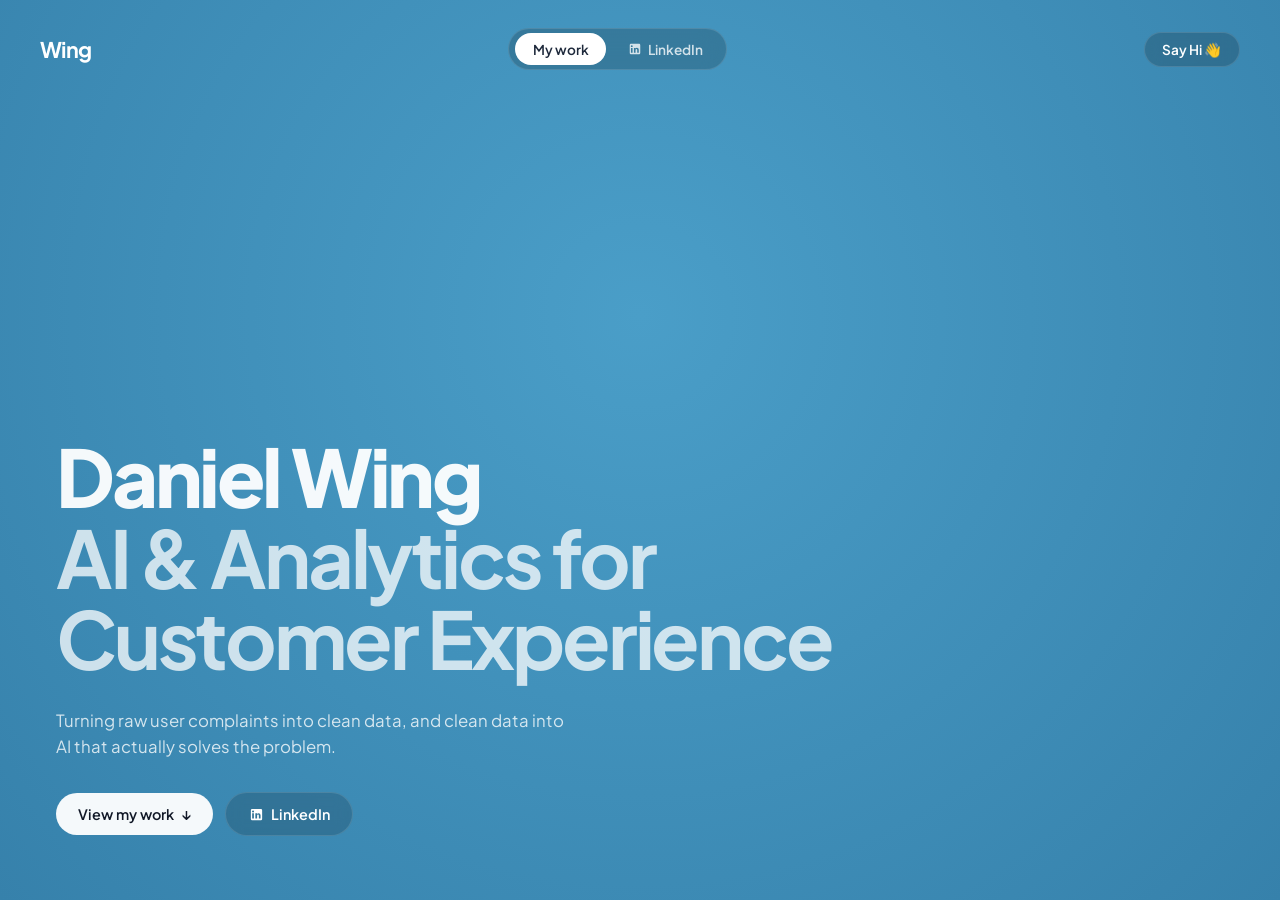
==== index.html @ 930ac22b "Add social/icon metadata and fix mobile hero layout - Mobile: .subject-wrapper reserved a fixed 380p" ====
<!-- Version: V1.1 -->
<!DOCTYPE html>
<html lang="en">
<head>
  <meta charset="UTF-8" />
  <meta name="viewport" content="width=device-width, initial-scale=1.0" />
  <title>Wing — wing.cx</title>
  <meta name="description" content="Daniel Wing turns raw user complaints into clean data, and clean data into AI that actually solves the problem. AI & analytics for customer experience." />
  <link rel="canonical" href="https://wing.cx/" />
  <meta name="theme-color" content="#3681ab" />

  <link rel="icon" href="/favicon.svg" type="image/svg+xml" />
  <link rel="icon" href="/favicon-32.png" sizes="32x32" type="image/png" />
  <link rel="apple-touch-icon" href="/apple-touch-icon.png" />

  <meta property="og:type" content="website" />
  <meta property="og:site_name" content="wing.cx" />
  <meta property="og:url" content="https://wing.cx/" />
  <meta property="og:title" content="Daniel Wing — AI & Analytics for Customer Experience" />
  <meta property="og:description" content="Daniel Wing turns raw user complaints into clean data, and clean data into AI that actually solves the problem. AI & analytics for customer experience." />
  <meta property="og:image" content="https://wing.cx/og-image.jpg" />
  <meta property="og:image:type" content="image/jpeg" />
  <meta property="og:image:width" content="1200" />
  <meta property="og:image:height" content="630" />
  <meta property="og:image:alt" content="Daniel Wing — AI & Analytics for Customer Experience" />

  <meta name="twitter:card" content="summary_large_image" />
  <meta name="twitter:title" content="Daniel Wing — AI & Analytics for Customer Experience" />
  <meta name="twitter:description" content="Daniel Wing turns raw user complaints into clean data, and clean data into AI that actually solves the problem. AI & analytics for customer experience." />
  <meta name="twitter:image" content="https://wing.cx/og-image.jpg" />
  
  <link rel="preconnect" href="https://fonts.googleapis.com">
  <link rel="preconnect" href="https://fonts.gstatic.com" crossorigin>
  <link href="https://fonts.googleapis.com/css2?family=Plus+Jakarta+Sans:wght@400;500;600;700;800;900&display=swap" rel="stylesheet">

  <style>
    :root {
      --bg-top: #4a9ec8;
      --bg-bottom: #3681ab;
      --text-main: #ffffff;
      --text-muted: rgba(255, 255, 255, 0.78);
      --giant-title: rgba(255, 255, 255, 0.95);
      --giant-subtitle: rgba(255, 255, 255, 0.75);
      --pill-bg: rgba(0, 0, 0, 0.18);
      --pill-border: rgba(255, 255, 255, 0.12);
    }

    * {
      box-sizing: border-box;
      margin: 0;
      padding: 0;
    }

    body {
      background: radial-gradient(circle at 50% 35%, var(--bg-top) 0%, var(--bg-bottom) 100%);
      color: var(--text-main);
      font-family: 'Plus Jakarta Sans', -apple-system, BlinkMacSystemFont, sans-serif;
      min-height: 100vh;
      overflow-x: hidden;
      display: flex;
      flex-direction: column;
      justify-content: space-between;
      position: relative;
      -webkit-font-smoothing: antialiased;
    }

    /* Top Floating Capsule Nav */
    header {
      position: relative;
      z-index: 20;
      width: 100%;
      padding: 1.75rem 2.5rem;
      display: flex;
      justify-content: space-between;
      align-items: center;
    }

    .brand {
      font-weight: 700;
      font-size: 1.35rem;
      color: var(--text-main);
      text-decoration: none;
      letter-spacing: -0.03em;
    }

    /* Center Pill Bar */
    .nav-pill-center {
      display: flex; 
      background: var(--pill-bg);
      backdrop-filter: blur(12px);
      -webkit-backdrop-filter: blur(12px);
      border: 1px solid var(--pill-border);
      border-radius: 9999px;
      padding: 4px 6px;
      align-items: center;
      gap: 4px;
    }

    .nav-pill-wip {
      position: relative;
      background: #ffffff;
      color: #1e293b;
      font-size: 0.85rem;
      font-weight: 600;
      padding: 0.45rem 1.1rem;
      border-radius: 9999px;
      cursor: not-allowed;
      user-select: none;
      display: inline-flex;
      align-items: center;
      justify-content: center;
      overflow: hidden;
      min-width: 90px;
      height: 32px;
    }

    .nav-pill-wip .nav-wip-default {
      transition: opacity 0.2s ease, transform 0.2s ease;
    }

    .nav-pill-wip .nav-wip-hover {
      position: absolute;
      opacity: 0;
      transform: translateY(4px);
      transition: opacity 0.2s ease, transform 0.2s ease;
      color: #64748b;
      font-size: 0.78rem;
    }

    .nav-pill-wip:hover .nav-wip-default {
      opacity: 0;
      transform: translateY(-4px);
    }

    .nav-pill-wip:hover .nav-wip-hover {
      opacity: 1;
      transform: translateY(0);
    }

    .nav-item {
      color: var(--text-muted);
      text-decoration: none;
      font-size: 0.85rem;
      font-weight: 600;
      padding: 0.45rem 1.1rem;
      border-radius: 9999px;
      transition: all 0.2s ease;
      display: inline-flex;
      align-items: center;
      gap: 0.35rem;
    }

    .nav-item:hover {
      color: #ffffff;
    }

    .nav-item svg {
      width: 14px;
      height: 14px;
      fill: currentColor;
    }

    .nav-actions {
      display: flex;
      align-items: center;
      gap: 0.75rem;
    }

    .btn-sayhi {
      background: var(--pill-bg);
      border: 1px solid var(--pill-border);
      color: var(--text-main);
      padding: 0.5rem 1.1rem;
      border-radius: 9999px;
      font-size: 0.85rem;
      font-weight: 600;
      text-decoration: none;
      backdrop-filter: blur(8px);
      transition: all 0.2s ease;
    }

    .btn-sayhi:hover {
      background: rgba(255, 255, 255, 0.12);
    }

    /* Hero Section */
    .hero-container {
      position: relative;
      flex-grow: 1;
      display: flex;
      flex-direction: column;
      justify-content: flex-end;
      padding: 0 3.5rem 4rem 3.5rem;
      max-width: 1440px;
      margin: 0 auto;
      width: 100%;
      min-height: 82vh;
    }

    /* Centered Subject / Character Container */
    .subject-wrapper {
      position: absolute;
      top: 48%;
      left: 50%;
      transform: translate(-50%, -50%);
      height: 85%;
      max-height: 720px;
      display: flex;
      align-items: flex-end;
      justify-content: center;
      z-index: 5;
      pointer-events: none;
    }

    .subject-img {
      max-height: 100%;
      width: auto;
      object-fit: contain;
      filter: drop-shadow(0 20px 30px rgba(0, 0, 0, 0.25));
    }

    /* Massive Typographic Backdrop */
    .hero-content {
      position: relative;
      z-index: 3;
      max-width: 1100px;
    }

    .giant-heading {
      font-size: clamp(2.8rem, 6.2vw, 5.4rem);
      font-weight: 800;
      line-height: 1.02;
      letter-spacing: -0.04em;
      color: var(--giant-title);
      margin-bottom: 1.8rem;
    }

    .giant-heading span.line-1 {
      display: block;
    }

    .giant-heading span.subtitle-line {
      display: block;
      color: var(--giant-subtitle);
      font-weight: 700;
    }

    .hero-bio {
      font-size: 1.05rem;
      line-height: 1.55;
      color: var(--text-muted);
      max-width: 520px;
      font-weight: 400;
      margin-bottom: 2rem;
    }

    /* Bottom Pill Buttons */
    .hero-actions {
      display: flex;
      align-items: center;
      gap: 0.75rem;
    }

    /* Disabled "Coming Soon" Pill */
    .btn-disabled-wip {
      position: relative;
      background: rgba(255, 255, 255, 0.95);
      color: #111827;
      padding: 0.75rem 1.4rem;
      border-radius: 9999px;
      font-weight: 600;
      font-size: 0.9rem;
      cursor: not-allowed;
      user-select: none;
      display: inline-flex;
      align-items: center;
      justify-content: center;
      overflow: hidden;
    }

    .btn-disabled-wip .text-default {
      transition: opacity 0.2s ease, transform 0.2s ease;
      display: inline-flex;
      align-items: center;
      gap: 0.4rem;
    }

    .btn-disabled-wip .text-hover {
      position: absolute;
      opacity: 0;
      transform: translateY(6px);
      transition: opacity 0.2s ease, transform 0.2s ease;
      color: #6b7280;
      font-size: 0.85rem;
      letter-spacing: 0.02em;
    }

    .btn-disabled-wip:hover .text-default {
      opacity: 0;
      transform: translateY(-6px);
    }

    .btn-disabled-wip:hover .text-hover {
      opacity: 1;
      transform: translateY(0);
    }

    .btn-secondary {
      background: rgba(0, 0, 0, 0.16);
      border: 1px solid var(--pill-border);
      color: #ffffff;
      padding: 0.75rem 1.4rem;
      border-radius: 9999px;
      font-weight: 600;
      font-size: 0.9rem;
      text-decoration: none;
      backdrop-filter: blur(8px);
      transition: all 0.2s ease;
      display: inline-flex;
      align-items: center;
      gap: 0.45rem;
    }

    .btn-secondary:hover {
      background: rgba(0, 0, 0, 0.26);
      border-color: rgba(255, 255, 255, 0.25);
    }

    .btn-secondary svg {
      width: 15px;
      height: 15px;
      fill: currentColor;
    }

    @media (max-width: 900px) {
      header {
        padding: 1.25rem 1.5rem;
      }
      .nav-pill-center {
        display: none;
      }
      .hero-container {
        padding: 0 1.5rem 3rem 1.5rem;
      }
      /* Size the portrait slot to its content so the empty
         placeholder doesn't reserve blank space and push the
         hero copy and CTAs below the fold. */
      .subject-wrapper {
        position: relative;
        top: auto;
        left: auto;
        transform: none;
        height: auto;
        max-height: none;
      }
      .subject-img {
        max-height: 380px;
        margin-bottom: 1.5rem;
      }
    }
  </style>
</head>
<body>

  <!-- Top Navigation -->
  <header>
    <a href="#" class="brand">Wing</a>

    <!-- Center Navigation Capsule -->
    <nav class="nav-pill-center">
      <div class="nav-pill-wip" aria-disabled="true">
        <span class="nav-wip-default">My work</span>
        <span class="nav-wip-hover">WIP</span>
      </div>
      <a href="https://www.linkedin.com/in/daniel-wing" target="_blank" rel="noopener noreferrer" class="nav-item">
        <svg viewBox="0 0 24 24">
          <path d="M19 3a2 2 0 0 1 2 2v14a2 2 0 0 1-2 2H5a2 2 0 0 1-2-2V5a2 2 0 0 1 2-2h14m-.5 15.5v-5.3a3.26 3.26 0 0 0-3.26-3.26c-.85 0-1.84.52-2.28 1.3v-1.11h-2.79v8.37h2.79v-4.93c0-.77.62-1.4 1.39-1.4a1.4 1.4 0 0 1 1.4 1.4v4.93h2.75M6.46 8.76a1.65 1.65 0 1 0 0-3.3 1.65 1.65 0 0 0 0 3.3m1.39 9.74v-8.37H5.07v8.37h2.78z"/>
        </svg>
        LinkedIn
      </a>
    </nav>

    <div class="nav-actions">
      <a href="mailto:wing@wing.cx" class="btn-sayhi">Say Hi 👋</a>
    </div>
  </header>

  <!-- Hero Stage -->
  <main class="hero-container">

    <!-- Center Subject Slot -->
    <div class="subject-wrapper">
      <!-- <img src="wing-cutout.png" alt="Daniel Wing" class="subject-img" /> -->
    </div>

    <!-- Massive Text Layout -->
    <div class="hero-content">
      <h1 class="giant-heading">
        <span class="line-1">Daniel Wing</span>
        <span class="subtitle-line">AI & Analytics for</span>
        <span class="subtitle-line">Customer Experience</span>
      </h1>

      <p class="hero-bio">
        Turning raw user complaints into clean data, and clean data into AI that actually solves the problem.
      </p>

      <div class="hero-actions">
        <div class="btn-disabled-wip" aria-disabled="true">
          <span class="text-default">View my work <span>↓</span></span>
          <span class="text-hover">Coming Soon (WIP)</span>
        </div>
        <a href="https://www.linkedin.com/in/daniel-wing" target="_blank" rel="noopener noreferrer" class="btn-secondary">
          <svg viewBox="0 0 24 24">
            <path d="M19 3a2 2 0 0 1 2 2v14a2 2 0 0 1-2 2H5a2 2 0 0 1-2-2V5a2 2 0 0 1 2-2h14m-.5 15.5v-5.3a3.26 3.26 0 0 0-3.26-3.26c-.85 0-1.84.52-2.28 1.3v-1.11h-2.79v8.37h2.79v-4.93c0-.77.62-1.4 1.39-1.4a1.4 1.4 0 0 1 1.4 1.4v4.93h2.75M6.46 8.76a1.65 1.65 0 1 0 0-3.3 1.65 1.65 0 0 0 0 3.3m1.39 9.74v-8.37H5.07v8.37h2.78z"/>
          </svg>
          LinkedIn
        </a>
      </div>
    </div>
  </main>

</body>
</html>
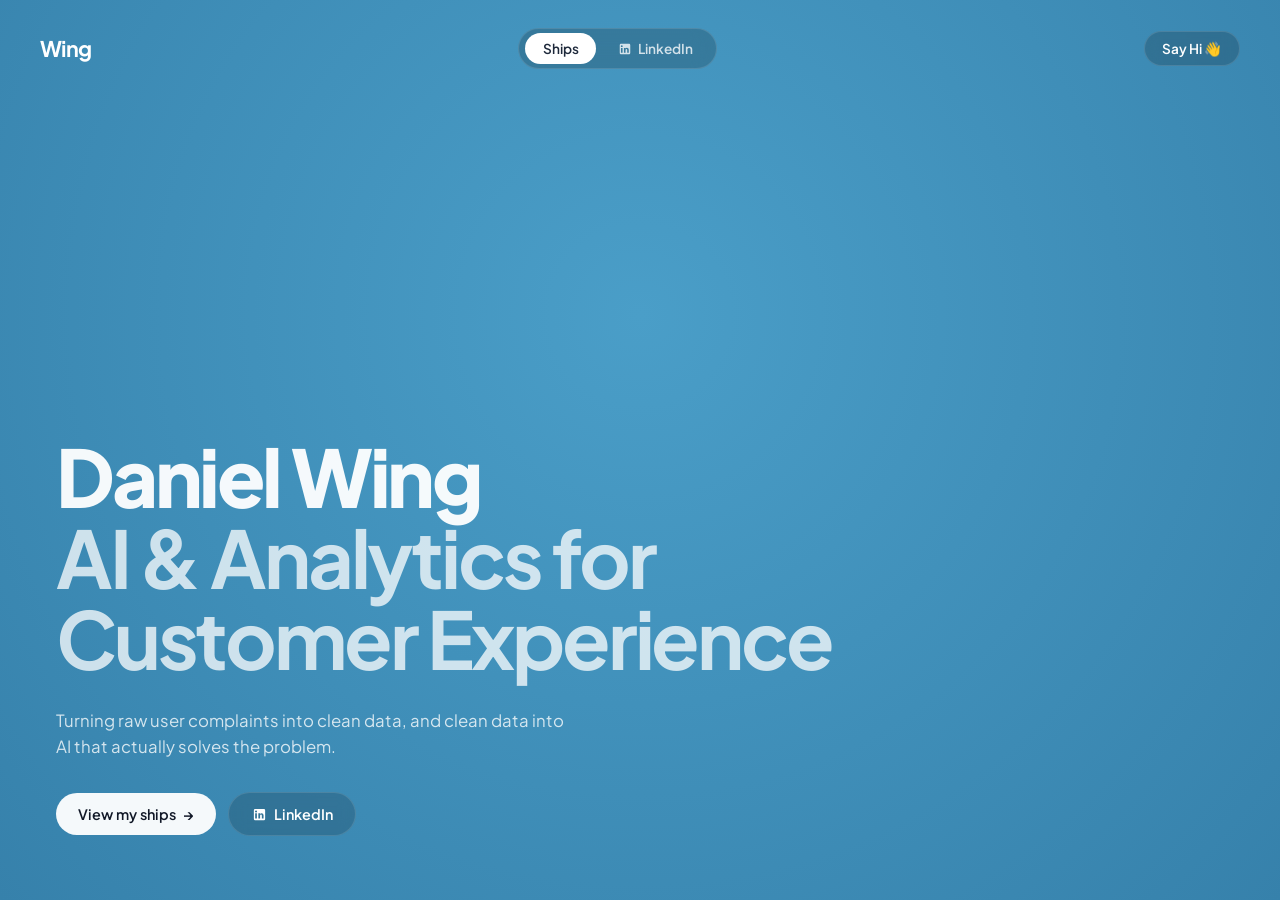
==== commit 35bdbf2f: "Add /ships and Transcribe, the first one Introduces /ships as the shelf for shipped projects, and Tr" ====
--- a/index.html
+++ b/index.html
@@ -1,4 +1,4 @@
-<!-- Version: V1.1 -->
+<!-- Version: V1.2 -->
 <!DOCTYPE html>
 <html lang="en">
 <head>
@@ -96,45 +96,23 @@
       gap: 4px;
     }
 
-    .nav-pill-wip {
-      position: relative;
+    /* Ships — the one solid pill in the nav capsule. */
+    .nav-ships {
       background: #ffffff;
       color: #1e293b;
       font-size: 0.85rem;
       font-weight: 600;
       padding: 0.45rem 1.1rem;
       border-radius: 9999px;
-      cursor: not-allowed;
-      user-select: none;
+      text-decoration: none;
       display: inline-flex;
       align-items: center;
       justify-content: center;
-      overflow: hidden;
-      min-width: 90px;
-      height: 32px;
-    }
-
-    .nav-pill-wip .nav-wip-default {
-      transition: opacity 0.2s ease, transform 0.2s ease;
-    }
-
-    .nav-pill-wip .nav-wip-hover {
-      position: absolute;
-      opacity: 0;
-      transform: translateY(4px);
-      transition: opacity 0.2s ease, transform 0.2s ease;
-      color: #64748b;
-      font-size: 0.78rem;
-    }
-
-    .nav-pill-wip:hover .nav-wip-default {
-      opacity: 0;
-      transform: translateY(-4px);
-    }
-
-    .nav-pill-wip:hover .nav-wip-hover {
-      opacity: 1;
-      transform: translateY(0);
+      transition: all 0.2s ease;
+    }
+
+    .nav-ships:hover {
+      background: rgba(255, 255, 255, 0.86);
     }
 
     .nav-item {
@@ -261,48 +239,33 @@
       gap: 0.75rem;
     }
 
-    /* Disabled "Coming Soon" Pill */
-    .btn-disabled-wip {
-      position: relative;
+    /* Primary hero CTA */
+    .btn-hero-primary {
       background: rgba(255, 255, 255, 0.95);
       color: #111827;
       padding: 0.75rem 1.4rem;
       border-radius: 9999px;
       font-weight: 600;
       font-size: 0.9rem;
-      cursor: not-allowed;
-      user-select: none;
+      text-decoration: none;
       display: inline-flex;
       align-items: center;
-      justify-content: center;
-      overflow: hidden;
-    }
-
-    .btn-disabled-wip .text-default {
-      transition: opacity 0.2s ease, transform 0.2s ease;
-      display: inline-flex;
-      align-items: center;
       gap: 0.4rem;
-    }
-
-    .btn-disabled-wip .text-hover {
-      position: absolute;
-      opacity: 0;
-      transform: translateY(6px);
-      transition: opacity 0.2s ease, transform 0.2s ease;
-      color: #6b7280;
-      font-size: 0.85rem;
-      letter-spacing: 0.02em;
-    }
-
-    .btn-disabled-wip:hover .text-default {
-      opacity: 0;
-      transform: translateY(-6px);
-    }
-
-    .btn-disabled-wip:hover .text-hover {
-      opacity: 1;
-      transform: translateY(0);
+      transition: all 0.2s ease;
+    }
+
+    .btn-hero-primary:hover {
+      background: #ffffff;
+      transform: translateY(-1px);
+    }
+
+    .btn-hero-primary .arrow {
+      display: inline-block;
+      transition: transform 0.2s ease;
+    }
+
+    .btn-hero-primary:hover .arrow {
+      transform: translateX(3px);
     }
 
     .btn-secondary {
@@ -368,10 +331,7 @@
 
     <!-- Center Navigation Capsule -->
     <nav class="nav-pill-center">
-      <div class="nav-pill-wip" aria-disabled="true">
-        <span class="nav-wip-default">My work</span>
-        <span class="nav-wip-hover">WIP</span>
-      </div>
+      <a href="/ships" class="nav-ships">Ships</a>
       <a href="https://www.linkedin.com/in/daniel-wing" target="_blank" rel="noopener noreferrer" class="nav-item">
         <svg viewBox="0 0 24 24">
           <path d="M19 3a2 2 0 0 1 2 2v14a2 2 0 0 1-2 2H5a2 2 0 0 1-2-2V5a2 2 0 0 1 2-2h14m-.5 15.5v-5.3a3.26 3.26 0 0 0-3.26-3.26c-.85 0-1.84.52-2.28 1.3v-1.11h-2.79v8.37h2.79v-4.93c0-.77.62-1.4 1.39-1.4a1.4 1.4 0 0 1 1.4 1.4v4.93h2.75M6.46 8.76a1.65 1.65 0 1 0 0-3.3 1.65 1.65 0 0 0 0 3.3m1.39 9.74v-8.37H5.07v8.37h2.78z"/>
@@ -406,10 +366,7 @@
       </p>
 
       <div class="hero-actions">
-        <div class="btn-disabled-wip" aria-disabled="true">
-          <span class="text-default">View my work <span>↓</span></span>
-          <span class="text-hover">Coming Soon (WIP)</span>
-        </div>
+        <a href="/ships" class="btn-hero-primary">View my ships <span class="arrow">→</span></a>
         <a href="https://www.linkedin.com/in/daniel-wing" target="_blank" rel="noopener noreferrer" class="btn-secondary">
           <svg viewBox="0 0 24 24">
             <path d="M19 3a2 2 0 0 1 2 2v14a2 2 0 0 1-2 2H5a2 2 0 0 1-2-2V5a2 2 0 0 1 2-2h14m-.5 15.5v-5.3a3.26 3.26 0 0 0-3.26-3.26c-.85 0-1.84.52-2.28 1.3v-1.11h-2.79v8.37h2.79v-4.93c0-.77.62-1.4 1.39-1.4a1.4 1.4 0 0 1 1.4 1.4v4.93h2.75M6.46 8.76a1.65 1.65 0 1 0 0-3.3 1.65 1.65 0 0 0 0 3.3m1.39 9.74v-8.37H5.07v8.37h2.78z"/>
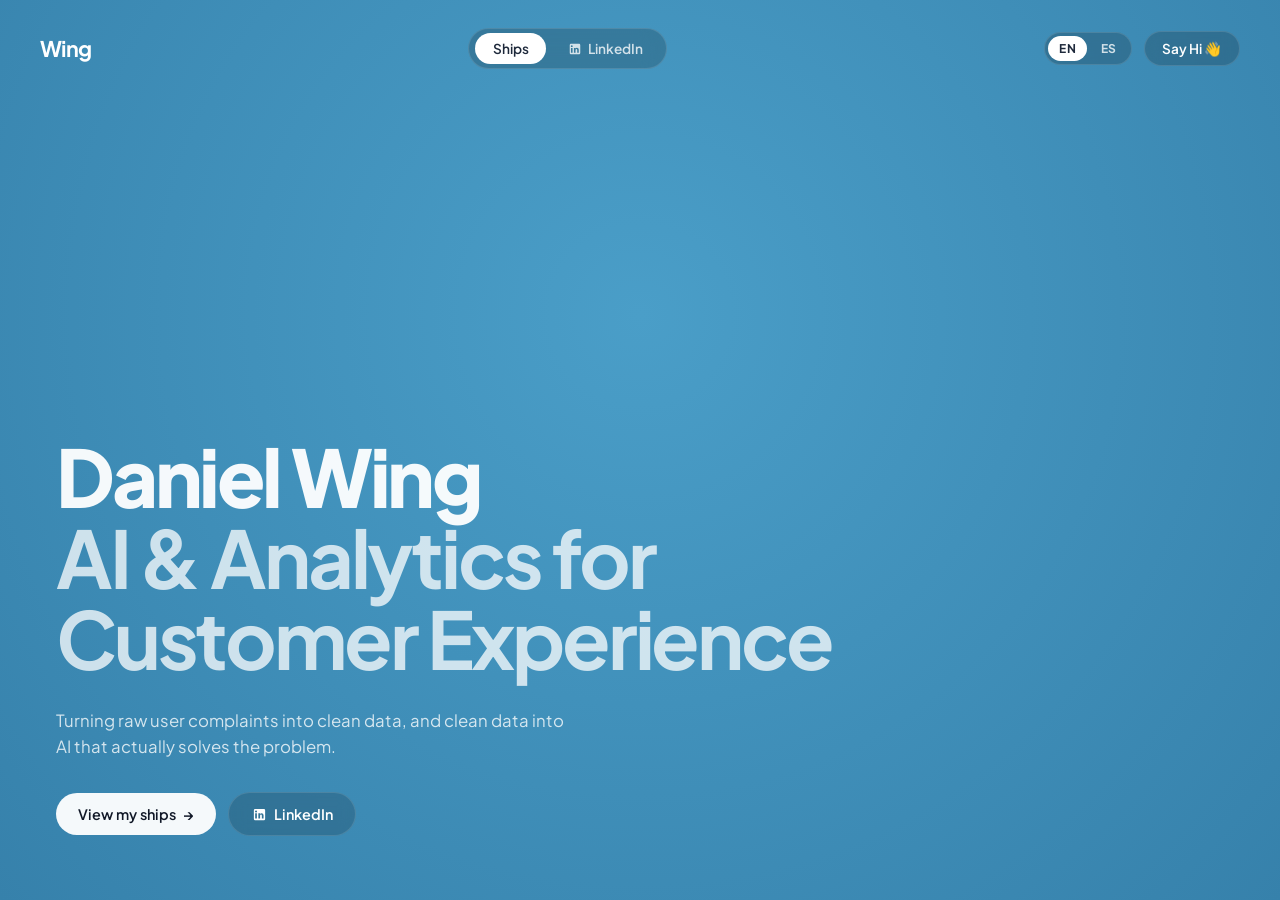
==== commit b7eb57f8: "Rename to Scribe, add Spanish, and pin the header Three changes.  The tool is now Scribe rather than" ====
--- a/index.html
+++ b/index.html
@@ -1,4 +1,4 @@
-<!-- Version: V1.2 -->
+<!-- Version: V1.3 -->
 <!DOCTYPE html>
 <html lang="en">
 <head>
@@ -7,6 +7,8 @@
   <title>Wing — wing.cx</title>
   <meta name="description" content="Daniel Wing turns raw user complaints into clean data, and clean data into AI that actually solves the problem. AI & analytics for customer experience." />
   <link rel="canonical" href="https://wing.cx/" />
+  <link rel="alternate" hreflang="en" href="https://wing.cx/?lang=en" />
+  <link rel="alternate" hreflang="es" href="https://wing.cx/?lang=es" />
   <meta name="theme-color" content="#3681ab" />
 
   <link rel="icon" href="/favicon.svg" type="image/svg+xml" />
@@ -33,6 +35,10 @@
   <link rel="preconnect" href="https://fonts.gstatic.com" crossorigin>
   <link href="https://fonts.googleapis.com/css2?family=Plus+Jakarta+Sans:wght@400;500;600;700;800;900&display=swap" rel="stylesheet">
 
+  <link rel="stylesheet" href="/assets/site.css">
+  <script src="/assets/i18n.js" defer></script>
+  <script src="/assets/site.js" defer></script>
+
   <style>
     :root {
       --bg-top: #4a9ec8;
@@ -326,22 +332,26 @@
 <body>
 
   <!-- Top Navigation -->
-  <header>
-    <a href="#" class="brand">Wing</a>
+  <header class="site-header">
+    <a href="/" class="brand">Wing</a>
 
     <!-- Center Navigation Capsule -->
     <nav class="nav-pill-center">
-      <a href="/ships" class="nav-ships">Ships</a>
+      <a href="/ships" class="nav-ships" data-i18n="nav.ships">Ships</a>
       <a href="https://www.linkedin.com/in/daniel-wing" target="_blank" rel="noopener noreferrer" class="nav-item">
         <svg viewBox="0 0 24 24">
           <path d="M19 3a2 2 0 0 1 2 2v14a2 2 0 0 1-2 2H5a2 2 0 0 1-2-2V5a2 2 0 0 1 2-2h14m-.5 15.5v-5.3a3.26 3.26 0 0 0-3.26-3.26c-.85 0-1.84.52-2.28 1.3v-1.11h-2.79v8.37h2.79v-4.93c0-.77.62-1.4 1.39-1.4a1.4 1.4 0 0 1 1.4 1.4v4.93h2.75M6.46 8.76a1.65 1.65 0 1 0 0-3.3 1.65 1.65 0 0 0 0 3.3m1.39 9.74v-8.37H5.07v8.37h2.78z"/>
         </svg>
-        LinkedIn
+        <span data-i18n="nav.linkedin">LinkedIn</span>
       </a>
     </nav>
 
     <div class="nav-actions">
-      <a href="mailto:wing@wing.cx" class="btn-sayhi">Say Hi 👋</a>
+      <div class="lang-toggle" role="group" data-i18n-label="lang.label" aria-label="Language">
+        <button type="button" class="lang-opt" data-lang="en">EN</button>
+        <button type="button" class="lang-opt" data-lang="es">ES</button>
+      </div>
+      <a href="mailto:wing@wing.cx" class="btn-sayhi"><span class="sayhi-text" data-i18n="nav.sayhi">Say Hi</span> <span aria-hidden="true">👋</span></a>
     </div>
   </header>
 
@@ -356,17 +366,17 @@
     <!-- Massive Text Layout -->
     <div class="hero-content">
       <h1 class="giant-heading">
-        <span class="line-1">Daniel Wing</span>
-        <span class="subtitle-line">AI & Analytics for</span>
-        <span class="subtitle-line">Customer Experience</span>
+        <span class="line-1" data-i18n="home.h1.name">Daniel Wing</span>
+        <span class="subtitle-line" data-i18n="home.h1.line2">AI & Analytics for</span>
+        <span class="subtitle-line" data-i18n="home.h1.line3">Customer Experience</span>
       </h1>
 
-      <p class="hero-bio">
+      <p class="hero-bio" data-i18n="home.bio">
         Turning raw user complaints into clean data, and clean data into AI that actually solves the problem.
       </p>
 
       <div class="hero-actions">
-        <a href="/ships" class="btn-hero-primary">View my ships <span class="arrow">→</span></a>
+        <a href="/ships" class="btn-hero-primary"><span data-i18n="home.cta.ships">View my ships</span> <span class="arrow">→</span></a>
         <a href="https://www.linkedin.com/in/daniel-wing" target="_blank" rel="noopener noreferrer" class="btn-secondary">
           <svg viewBox="0 0 24 24">
             <path d="M19 3a2 2 0 0 1 2 2v14a2 2 0 0 1-2 2H5a2 2 0 0 1-2-2V5a2 2 0 0 1 2-2h14m-.5 15.5v-5.3a3.26 3.26 0 0 0-3.26-3.26c-.85 0-1.84.52-2.28 1.3v-1.11h-2.79v8.37h2.79v-4.93c0-.77.62-1.4 1.39-1.4a1.4 1.4 0 0 1 1.4 1.4v4.93h2.75M6.46 8.76a1.65 1.65 0 1 0 0-3.3 1.65 1.65 0 0 0 0 3.3m1.39 9.74v-8.37H5.07v8.37h2.78z"/>
--- a/assets/site.css
+++ b/assets/site.css
@@ -0,0 +1,361 @@
+/* wing.cx shared shell — tokens, page chrome, and the pill/panel idiom.
+   The homepage keeps its own inline CSS; this file dresses /ships and
+   everything that lives under it. Keep the tokens below in sync with
+   index.html if the palette ever moves. */
+
+:root {
+  --bg-top: #4a9ec8;
+  --bg-bottom: #3681ab;
+
+  --text-main: #ffffff;
+  --text-muted: rgba(255, 255, 255, 0.78);
+  --text-faint: rgba(255, 255, 255, 0.55);
+
+  --pill-bg: rgba(0, 0, 0, 0.18);
+  --pill-border: rgba(255, 255, 255, 0.12);
+  --pill-bg-hover: rgba(0, 0, 0, 0.26);
+  --border-strong: rgba(255, 255, 255, 0.25);
+
+  --panel-bg: rgba(0, 0, 0, 0.16);
+  --panel-bg-soft: rgba(0, 0, 0, 0.10);
+  --ink: #111827;
+
+  --ok: #6ee7b7;
+  --warn: #fcd34d;
+  --bad: #fca5a5;
+
+  --radius-panel: 18px;
+  --radius-pill: 9999px;
+}
+
+* {
+  box-sizing: border-box;
+  margin: 0;
+  padding: 0;
+}
+
+body {
+  background: var(--bg-bottom);
+  color: var(--text-main);
+  font-family: 'Plus Jakarta Sans', -apple-system, BlinkMacSystemFont, sans-serif;
+  min-height: 100vh;
+  overflow-x: hidden;
+  -webkit-font-smoothing: antialiased;
+}
+
+/* Fixed so the gradient doesn't stretch or tile on long, scrolling pages. */
+body::before {
+  content: '';
+  position: fixed;
+  inset: 0;
+  background: radial-gradient(circle at 50% 35%, var(--bg-top) 0%, var(--bg-bottom) 100%);
+  z-index: -1;
+}
+
+a { color: inherit; }
+
+/* ---------- Header ---------- */
+
+/* Pinned, so navigation is reachable from anywhere on a long page without
+   scrolling back to the top. The blur only appears once the page has moved,
+   otherwise it sits as a visible band over the hero. */
+.site-header {
+  position: sticky;
+  top: 0;
+  z-index: 40;
+  width: 100%;
+  padding: 1.75rem 2.5rem;
+  display: flex;
+  justify-content: space-between;
+  align-items: center;
+  gap: 1rem;
+  transition: background 0.25s ease, backdrop-filter 0.25s ease, padding 0.25s ease;
+}
+
+.site-header.is-stuck {
+  background: rgba(38, 96, 128, 0.72);
+  backdrop-filter: blur(14px) saturate(140%);
+  -webkit-backdrop-filter: blur(14px) saturate(140%);
+  border-bottom: 1px solid rgba(255, 255, 255, 0.10);
+  padding-top: 0.9rem;
+  padding-bottom: 0.9rem;
+}
+
+.brand {
+  font-weight: 700;
+  font-size: 1.35rem;
+  color: var(--text-main);
+  text-decoration: none;
+  letter-spacing: -0.03em;
+}
+
+.nav-pill-center {
+  display: flex;
+  background: var(--pill-bg);
+  backdrop-filter: blur(12px);
+  -webkit-backdrop-filter: blur(12px);
+  border: 1px solid var(--pill-border);
+  border-radius: var(--radius-pill);
+  padding: 4px 6px;
+  align-items: center;
+  gap: 4px;
+}
+
+.nav-item {
+  color: var(--text-muted);
+  text-decoration: none;
+  font-size: 0.85rem;
+  font-weight: 600;
+  padding: 0.45rem 1.1rem;
+  border-radius: var(--radius-pill);
+  transition: all 0.2s ease;
+  display: inline-flex;
+  align-items: center;
+  gap: 0.35rem;
+}
+
+.nav-item:hover { color: #ffffff; }
+
+.nav-item.is-active {
+  background: #ffffff;
+  color: #1e293b;
+}
+
+.nav-item svg {
+  width: 14px;
+  height: 14px;
+  fill: currentColor;
+}
+
+.nav-actions {
+  display: flex;
+  align-items: center;
+  gap: 0.75rem;
+}
+
+.btn-sayhi {
+  background: var(--pill-bg);
+  border: 1px solid var(--pill-border);
+  color: var(--text-main);
+  padding: 0.5rem 1.1rem;
+  border-radius: var(--radius-pill);
+  font-size: 0.85rem;
+  font-weight: 600;
+  text-decoration: none;
+  backdrop-filter: blur(8px);
+  transition: all 0.2s ease;
+  white-space: nowrap;
+}
+
+.btn-sayhi:hover { background: rgba(255, 255, 255, 0.12); }
+
+/* ---------- Language toggle ---------- */
+
+.lang-toggle {
+  display: inline-flex;
+  gap: 2px;
+  background: var(--pill-bg);
+  border: 1px solid var(--pill-border);
+  border-radius: var(--radius-pill);
+  padding: 3px;
+  backdrop-filter: blur(8px);
+  -webkit-backdrop-filter: blur(8px);
+}
+
+.lang-opt {
+  background: transparent;
+  border: none;
+  color: var(--text-muted);
+  font-family: inherit;
+  font-size: 0.75rem;
+  font-weight: 700;
+  letter-spacing: 0.04em;
+  padding: 0.32rem 0.7rem;
+  border-radius: var(--radius-pill);
+  cursor: pointer;
+  transition: all 0.2s ease;
+}
+
+.lang-opt:hover { color: #ffffff; }
+
+.lang-opt.is-active {
+  background: #ffffff;
+  color: #1e293b;
+}
+
+/* ---------- Page shell ---------- */
+
+.page {
+  max-width: 960px;
+  margin: 0 auto;
+  padding: 1rem 2.5rem 5rem 2.5rem;
+}
+
+.breadcrumb {
+  font-size: 0.85rem;
+  font-weight: 600;
+  color: var(--text-faint);
+  margin-bottom: 1.25rem;
+  display: flex;
+  align-items: center;
+  gap: 0.5rem;
+}
+
+.breadcrumb a {
+  color: var(--text-muted);
+  text-decoration: none;
+  transition: color 0.2s ease;
+}
+
+.breadcrumb a:hover { color: #ffffff; }
+
+.page-title {
+  font-size: clamp(2.4rem, 5vw, 3.6rem);
+  font-weight: 800;
+  line-height: 1.04;
+  letter-spacing: -0.04em;
+  color: rgba(255, 255, 255, 0.95);
+  margin-bottom: 0.75rem;
+}
+
+.page-lede {
+  font-size: 1.05rem;
+  line-height: 1.55;
+  color: var(--text-muted);
+  max-width: 560px;
+  margin-bottom: 2.5rem;
+}
+
+/* ---------- Panels ---------- */
+
+.panel {
+  background: var(--panel-bg);
+  border: 1px solid var(--pill-border);
+  border-radius: var(--radius-panel);
+  backdrop-filter: blur(12px);
+  -webkit-backdrop-filter: blur(12px);
+  padding: 1.5rem;
+}
+
+.section-label {
+  font-size: 0.72rem;
+  font-weight: 700;
+  letter-spacing: 0.1em;
+  text-transform: uppercase;
+  color: var(--text-faint);
+  margin-bottom: 0.9rem;
+}
+
+/* ---------- Buttons ---------- */
+
+.btn-primary {
+  background: rgba(255, 255, 255, 0.95);
+  color: var(--ink);
+  border: none;
+  padding: 0.75rem 1.5rem;
+  border-radius: var(--radius-pill);
+  font-family: inherit;
+  font-weight: 600;
+  font-size: 0.9rem;
+  text-decoration: none;
+  cursor: pointer;
+  transition: all 0.2s ease;
+  display: inline-flex;
+  align-items: center;
+  justify-content: center;
+  gap: 0.45rem;
+}
+
+.btn-primary:hover:not(:disabled) {
+  background: #ffffff;
+  transform: translateY(-1px);
+}
+
+.btn-primary:disabled {
+  opacity: 0.45;
+  cursor: not-allowed;
+}
+
+.btn-secondary {
+  background: var(--pill-bg);
+  border: 1px solid var(--pill-border);
+  color: #ffffff;
+  padding: 0.7rem 1.3rem;
+  border-radius: var(--radius-pill);
+  font-family: inherit;
+  font-weight: 600;
+  font-size: 0.88rem;
+  text-decoration: none;
+  cursor: pointer;
+  backdrop-filter: blur(8px);
+  transition: all 0.2s ease;
+  display: inline-flex;
+  align-items: center;
+  justify-content: center;
+  gap: 0.45rem;
+}
+
+.btn-secondary:hover:not(:disabled) {
+  background: var(--pill-bg-hover);
+  border-color: var(--border-strong);
+}
+
+.btn-secondary:disabled {
+  opacity: 0.4;
+  cursor: not-allowed;
+}
+
+.btn-secondary svg,
+.btn-primary svg {
+  width: 15px;
+  height: 15px;
+  fill: currentColor;
+}
+
+/* ---------- Footer ---------- */
+
+.site-footer {
+  max-width: 960px;
+  margin: 0 auto;
+  padding: 0 2.5rem 3rem 2.5rem;
+  font-size: 0.8rem;
+  color: var(--text-faint);
+  display: flex;
+  gap: 1rem;
+  flex-wrap: wrap;
+  align-items: center;
+}
+
+.site-footer a {
+  color: var(--text-muted);
+  text-decoration: none;
+}
+
+.site-footer a:hover { color: #ffffff; }
+
+@media (max-width: 900px) {
+  .site-header { padding: 1.25rem 1rem; gap: 0.5rem; }
+  .site-header.is-stuck { padding-top: 0.7rem; padding-bottom: 0.7rem; }
+
+  /* Kept visible: with a pinned header this is the way back, so hiding it
+     would defeat the point. Trimmed down to fit instead. */
+  .nav-pill-center { padding: 3px 4px; gap: 2px; }
+  .nav-item { padding: 0.4rem 0.75rem; font-size: 0.8rem; }
+
+  .brand { font-size: 1.15rem; }
+  .btn-sayhi { padding: 0.45rem 0.8rem; font-size: 0.8rem; }
+  .page { padding: 0.5rem 1.25rem 4rem 1.25rem; }
+  .site-footer { padding: 0 1.25rem 2.5rem 1.25rem; }
+  .panel { padding: 1.15rem; }
+}
+
+/* Below this width the three header groups no longer fit side by side.
+   Navigation and the language switch keep their labels; the two links that
+   also exist elsewhere on the page shrink to their icons. */
+@media (max-width: 620px) {
+  .nav-item > span { display: none; }
+  .nav-item svg { width: 16px; height: 16px; }
+  .sayhi-text { display: none; }
+  .btn-sayhi { padding: 0.45rem 0.7rem; }
+  .lang-opt { padding: 0.3rem 0.55rem; font-size: 0.72rem; }
+}
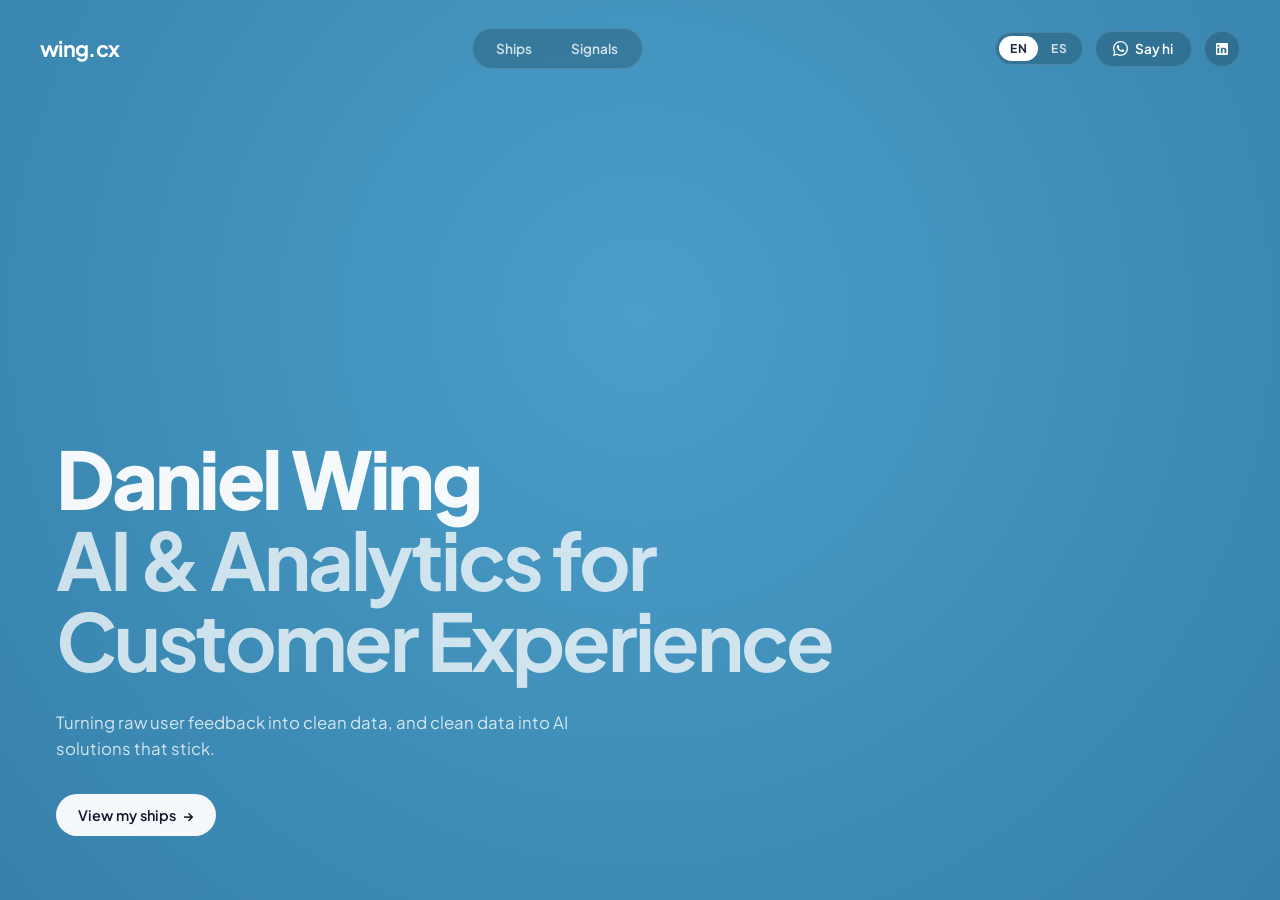
==== commit dc14cb16: "Add Signals, rework the header, and sharpen the tagline Nav now carries the two sections side by sid" ====
--- a/index.html
+++ b/index.html
@@ -1,11 +1,11 @@
-<!-- Version: V1.3 -->
+<!-- Version: V1.4 -->
 <!DOCTYPE html>
 <html lang="en">
 <head>
   <meta charset="UTF-8" />
   <meta name="viewport" content="width=device-width, initial-scale=1.0" />
   <title>Wing — wing.cx</title>
-  <meta name="description" content="Daniel Wing turns raw user complaints into clean data, and clean data into AI that actually solves the problem. AI & analytics for customer experience." />
+  <meta name="description" content="Daniel Wing turns raw user feedback into clean data, and clean data into AI solutions that stick. AI & analytics for customer experience." />
   <link rel="canonical" href="https://wing.cx/" />
   <link rel="alternate" hreflang="en" href="https://wing.cx/?lang=en" />
   <link rel="alternate" hreflang="es" href="https://wing.cx/?lang=es" />
@@ -19,7 +19,7 @@
   <meta property="og:site_name" content="wing.cx" />
   <meta property="og:url" content="https://wing.cx/" />
   <meta property="og:title" content="Daniel Wing — AI & Analytics for Customer Experience" />
-  <meta property="og:description" content="Daniel Wing turns raw user complaints into clean data, and clean data into AI that actually solves the problem. AI & analytics for customer experience." />
+  <meta property="og:description" content="Daniel Wing turns raw user feedback into clean data, and clean data into AI solutions that stick. AI & analytics for customer experience." />
   <meta property="og:image" content="https://wing.cx/og-image.jpg" />
   <meta property="og:image:type" content="image/jpeg" />
   <meta property="og:image:width" content="1200" />
@@ -28,7 +28,7 @@
 
   <meta name="twitter:card" content="summary_large_image" />
   <meta name="twitter:title" content="Daniel Wing — AI & Analytics for Customer Experience" />
-  <meta name="twitter:description" content="Daniel Wing turns raw user complaints into clean data, and clean data into AI that actually solves the problem. AI & analytics for customer experience." />
+  <meta name="twitter:description" content="Daniel Wing turns raw user feedback into clean data, and clean data into AI solutions that stick. AI & analytics for customer experience." />
   <meta name="twitter:image" content="https://wing.cx/og-image.jpg" />
   
   <link rel="preconnect" href="https://fonts.googleapis.com">
@@ -68,103 +68,6 @@
       justify-content: space-between;
       position: relative;
       -webkit-font-smoothing: antialiased;
-    }
-
-    /* Top Floating Capsule Nav */
-    header {
-      position: relative;
-      z-index: 20;
-      width: 100%;
-      padding: 1.75rem 2.5rem;
-      display: flex;
-      justify-content: space-between;
-      align-items: center;
-    }
-
-    .brand {
-      font-weight: 700;
-      font-size: 1.35rem;
-      color: var(--text-main);
-      text-decoration: none;
-      letter-spacing: -0.03em;
-    }
-
-    /* Center Pill Bar */
-    .nav-pill-center {
-      display: flex; 
-      background: var(--pill-bg);
-      backdrop-filter: blur(12px);
-      -webkit-backdrop-filter: blur(12px);
-      border: 1px solid var(--pill-border);
-      border-radius: 9999px;
-      padding: 4px 6px;
-      align-items: center;
-      gap: 4px;
-    }
-
-    /* Ships — the one solid pill in the nav capsule. */
-    .nav-ships {
-      background: #ffffff;
-      color: #1e293b;
-      font-size: 0.85rem;
-      font-weight: 600;
-      padding: 0.45rem 1.1rem;
-      border-radius: 9999px;
-      text-decoration: none;
-      display: inline-flex;
-      align-items: center;
-      justify-content: center;
-      transition: all 0.2s ease;
-    }
-
-    .nav-ships:hover {
-      background: rgba(255, 255, 255, 0.86);
-    }
-
-    .nav-item {
-      color: var(--text-muted);
-      text-decoration: none;
-      font-size: 0.85rem;
-      font-weight: 600;
-      padding: 0.45rem 1.1rem;
-      border-radius: 9999px;
-      transition: all 0.2s ease;
-      display: inline-flex;
-      align-items: center;
-      gap: 0.35rem;
-    }
-
-    .nav-item:hover {
-      color: #ffffff;
-    }
-
-    .nav-item svg {
-      width: 14px;
-      height: 14px;
-      fill: currentColor;
-    }
-
-    .nav-actions {
-      display: flex;
-      align-items: center;
-      gap: 0.75rem;
-    }
-
-    .btn-sayhi {
-      background: var(--pill-bg);
-      border: 1px solid var(--pill-border);
-      color: var(--text-main);
-      padding: 0.5rem 1.1rem;
-      border-radius: 9999px;
-      font-size: 0.85rem;
-      font-weight: 600;
-      text-decoration: none;
-      backdrop-filter: blur(8px);
-      transition: all 0.2s ease;
-    }
-
-    .btn-sayhi:hover {
-      background: rgba(255, 255, 255, 0.12);
     }
 
     /* Hero Section */
@@ -302,12 +205,6 @@
     }
 
     @media (max-width: 900px) {
-      header {
-        padding: 1.25rem 1.5rem;
-      }
-      .nav-pill-center {
-        display: none;
-      }
       .hero-container {
         padding: 0 1.5rem 3rem 1.5rem;
       }
@@ -333,17 +230,11 @@
 
   <!-- Top Navigation -->
   <header class="site-header">
-    <a href="/" class="brand">Wing</a>
-
-    <!-- Center Navigation Capsule -->
+    <a href="/" class="brand">wing.cx</a>
+
     <nav class="nav-pill-center">
-      <a href="/ships" class="nav-ships" data-i18n="nav.ships">Ships</a>
-      <a href="https://www.linkedin.com/in/daniel-wing" target="_blank" rel="noopener noreferrer" class="nav-item">
-        <svg viewBox="0 0 24 24">
-          <path d="M19 3a2 2 0 0 1 2 2v14a2 2 0 0 1-2 2H5a2 2 0 0 1-2-2V5a2 2 0 0 1 2-2h14m-.5 15.5v-5.3a3.26 3.26 0 0 0-3.26-3.26c-.85 0-1.84.52-2.28 1.3v-1.11h-2.79v8.37h2.79v-4.93c0-.77.62-1.4 1.39-1.4a1.4 1.4 0 0 1 1.4 1.4v4.93h2.75M6.46 8.76a1.65 1.65 0 1 0 0-3.3 1.65 1.65 0 0 0 0 3.3m1.39 9.74v-8.37H5.07v8.37h2.78z"/>
-        </svg>
-        <span data-i18n="nav.linkedin">LinkedIn</span>
-      </a>
+      <a href="/ships" class="nav-item" data-i18n="nav.ships">Ships</a>
+      <a href="/signals" class="nav-item" data-i18n="nav.signals">Signals</a>
     </nav>
 
     <div class="nav-actions">
@@ -351,7 +242,17 @@
         <button type="button" class="lang-opt" data-lang="en">EN</button>
         <button type="button" class="lang-opt" data-lang="es">ES</button>
       </div>
-      <a href="mailto:wing@wing.cx" class="btn-sayhi"><span class="sayhi-text" data-i18n="nav.sayhi">Say Hi</span> <span aria-hidden="true">👋</span></a>
+
+      <a href="https://wa.me/REDACTED" target="_blank" rel="noopener noreferrer"
+         class="btn-sayhi" data-i18n-label="nav.sayhi" aria-label="Say hi">
+        <svg viewBox="0 0 24 24" aria-hidden="true"><path d="M17.472 14.382c-.297-.149-1.758-.867-2.03-.967-.273-.099-.471-.148-.67.15-.197.297-.767.966-.94 1.164-.173.199-.347.223-.644.075-.297-.15-1.255-.463-2.39-1.475-.883-.788-1.48-1.761-1.653-2.059-.173-.297-.018-.458.13-.606.134-.133.298-.347.446-.52.149-.174.198-.298.298-.497.099-.198.05-.371-.025-.52-.075-.149-.669-1.612-.916-2.207-.242-.579-.487-.5-.669-.51a12.8 12.8 0 0 0-.57-.01c-.198 0-.52.074-.792.372-.272.297-1.04 1.016-1.04 2.479 0 1.462 1.065 2.875 1.213 3.074.149.198 2.096 3.2 5.077 4.487.709.306 1.262.489 1.694.625.712.227 1.36.195 1.872.118.571-.085 1.758-.719 2.006-1.413.248-.694.248-1.289.173-1.413-.074-.124-.272-.198-.57-.347m-5.421 7.403h-.004a9.87 9.87 0 0 1-5.031-1.378l-.361-.214-3.741.982.998-3.648-.235-.374a9.86 9.86 0 0 1-1.51-5.26c.001-5.45 4.436-9.884 9.888-9.884 2.64 0 5.122 1.03 6.988 2.898a9.825 9.825 0 0 1 2.893 6.994c-.003 5.45-4.437 9.884-9.885 9.884m8.413-18.297A11.815 11.815 0 0 0 12.05 0C5.495 0 .16 5.335.157 11.892c0 2.096.547 4.142 1.588 5.945L.057 24l6.305-1.654a11.882 11.882 0 0 0 5.683 1.448h.005c6.554 0 11.89-5.335 11.893-11.893a11.821 11.821 0 0 0-3.48-8.413Z"/></svg>
+        <span class="sayhi-text" data-i18n="nav.sayhi">Say hi</span>
+      </a>
+
+      <a href="https://www.linkedin.com/in/daniel-wing" target="_blank" rel="noopener noreferrer"
+         class="btn-icon" data-i18n-label="nav.linkedin" aria-label="LinkedIn">
+        <svg viewBox="0 0 24 24" aria-hidden="true"><path d="M19 3a2 2 0 0 1 2 2v14a2 2 0 0 1-2 2H5a2 2 0 0 1-2-2V5a2 2 0 0 1 2-2h14m-.5 15.5v-5.3a3.26 3.26 0 0 0-3.26-3.26c-.85 0-1.84.52-2.28 1.3v-1.11h-2.79v8.37h2.79v-4.93c0-.77.62-1.4 1.39-1.4a1.4 1.4 0 0 1 1.4 1.4v4.93h2.75M6.46 8.76a1.65 1.65 0 1 0 0-3.3 1.65 1.65 0 0 0 0 3.3m1.39 9.74v-8.37H5.07v8.37h2.78z"/></svg>
+      </a>
     </div>
   </header>
 
@@ -372,17 +273,11 @@
       </h1>
 
       <p class="hero-bio" data-i18n="home.bio">
-        Turning raw user complaints into clean data, and clean data into AI that actually solves the problem.
+        Turning raw user feedback into clean data, and clean data into AI solutions that stick.
       </p>
 
       <div class="hero-actions">
         <a href="/ships" class="btn-hero-primary"><span data-i18n="home.cta.ships">View my ships</span> <span class="arrow">→</span></a>
-        <a href="https://www.linkedin.com/in/daniel-wing" target="_blank" rel="noopener noreferrer" class="btn-secondary">
-          <svg viewBox="0 0 24 24">
-            <path d="M19 3a2 2 0 0 1 2 2v14a2 2 0 0 1-2 2H5a2 2 0 0 1-2-2V5a2 2 0 0 1 2-2h14m-.5 15.5v-5.3a3.26 3.26 0 0 0-3.26-3.26c-.85 0-1.84.52-2.28 1.3v-1.11h-2.79v8.37h2.79v-4.93c0-.77.62-1.4 1.39-1.4a1.4 1.4 0 0 1 1.4 1.4v4.93h2.75M6.46 8.76a1.65 1.65 0 1 0 0-3.3 1.65 1.65 0 0 0 0 3.3m1.39 9.74v-8.37H5.07v8.37h2.78z"/>
-          </svg>
-          LinkedIn
-        </a>
       </div>
     </div>
   </main>
--- a/assets/site.css
+++ b/assets/site.css
@@ -57,8 +57,8 @@
 /* ---------- Header ---------- */
 
 /* Pinned, so navigation is reachable from anywhere on a long page without
-   scrolling back to the top. The blur only appears once the page has moved,
-   otherwise it sits as a visible band over the hero. */
+   scrolling back to the top. Deliberately no background band: the items float
+   over the page and each pill already carries its own translucent backing. */
 .site-header {
   position: sticky;
   top: 0;
@@ -69,16 +69,6 @@
   justify-content: space-between;
   align-items: center;
   gap: 1rem;
-  transition: background 0.25s ease, backdrop-filter 0.25s ease, padding 0.25s ease;
-}
-
-.site-header.is-stuck {
-  background: rgba(38, 96, 128, 0.72);
-  backdrop-filter: blur(14px) saturate(140%);
-  -webkit-backdrop-filter: blur(14px) saturate(140%);
-  border-bottom: 1px solid rgba(255, 255, 255, 0.10);
-  padding-top: 0.9rem;
-  padding-bottom: 0.9rem;
 }
 
 .brand {
@@ -145,9 +135,48 @@
   backdrop-filter: blur(8px);
   transition: all 0.2s ease;
   white-space: nowrap;
+  display: inline-flex;
+  align-items: center;
+  gap: 0.45rem;
+  min-height: 36px;
 }
 
 .btn-sayhi:hover { background: rgba(255, 255, 255, 0.12); }
+
+.btn-sayhi svg {
+  width: 15px;
+  height: 15px;
+  fill: currentColor;
+  flex-shrink: 0;
+}
+
+/* Icon-only header action (LinkedIn). Same pill treatment as .btn-sayhi but
+   square, so the label-less link still reads as part of the same set.
+   Sized to match .btn-sayhi's rendered height. */
+.btn-icon {
+  background: var(--pill-bg);
+  border: 1px solid var(--pill-border);
+  color: var(--text-main);
+  width: 36px;
+  height: 36px;
+  border-radius: var(--radius-pill);
+  display: inline-flex;
+  align-items: center;
+  justify-content: center;
+  text-decoration: none;
+  backdrop-filter: blur(8px);
+  -webkit-backdrop-filter: blur(8px);
+  transition: all 0.2s ease;
+  flex-shrink: 0;
+}
+
+.btn-icon:hover { background: rgba(255, 255, 255, 0.12); }
+
+.btn-icon svg {
+  width: 16px;
+  height: 16px;
+  fill: currentColor;
+}
 
 /* ---------- Language toggle ---------- */
 
@@ -335,7 +364,6 @@
 
 @media (max-width: 900px) {
   .site-header { padding: 1.25rem 1rem; gap: 0.5rem; }
-  .site-header.is-stuck { padding-top: 0.7rem; padding-bottom: 0.7rem; }
 
   /* Kept visible: with a pinned header this is the way back, so hiding it
      would defeat the point. Trimmed down to fit instead. */
@@ -344,6 +372,7 @@
 
   .brand { font-size: 1.15rem; }
   .btn-sayhi { padding: 0.45rem 0.8rem; font-size: 0.8rem; }
+  .nav-actions { gap: 0.5rem; }
   .page { padding: 0.5rem 1.25rem 4rem 1.25rem; }
   .site-footer { padding: 0 1.25rem 2.5rem 1.25rem; }
   .panel { padding: 1.15rem; }
@@ -353,9 +382,148 @@
    Navigation and the language switch keep their labels; the two links that
    also exist elsewhere on the page shrink to their icons. */
 @media (max-width: 620px) {
+  /* Brand, nav, language toggle and two icon actions cannot share one row
+     at this width - and the nav labels are translated, so English fitting
+     proves nothing ("Ships/Signals" vs "Proyectos/Senales"). Rather than
+     shave until the longest language breaks, drop the nav pill onto its own
+     centred row and let both languages have the space they need. */
+  .site-header {
+    padding: 1rem 0.9rem;
+    gap: 0.5rem;
+    flex-wrap: wrap;
+    row-gap: 0.65rem;
+  }
+  .brand { font-size: 1.05rem; }
+
+  .nav-pill-center {
+    order: 3;
+    flex-basis: 100%;
+    justify-content: center;
+    padding: 3px 4px;
+    gap: 2px;
+  }
+  .nav-item { padding: 0.4rem 0.9rem; font-size: 0.8rem; }
   .nav-item > span { display: none; }
   .nav-item svg { width: 16px; height: 16px; }
+
   .sayhi-text { display: none; }
-  .btn-sayhi { padding: 0.45rem 0.7rem; }
-  .lang-opt { padding: 0.3rem 0.55rem; font-size: 0.72rem; }
-}
+  .btn-sayhi {
+    padding: 0;
+    width: 32px;
+    height: 32px;
+    min-height: 0;
+    justify-content: center;
+  }
+  .btn-icon { width: 32px; height: 32px; }
+  .btn-sayhi svg,
+  .btn-icon svg { width: 15px; height: 15px; }
+
+  .lang-opt { padding: 0.28rem 0.45rem; font-size: 0.7rem; }
+  .nav-actions { gap: 0.35rem; }
+}
+
+/* ---------- Cards ----------
+   The grid used by /ships and /signals. Same idiom either way: a status dot,
+   a name, a description, optional tags, and an "open" affordance. Kept here
+   rather than inline on each page so the two sections cannot drift apart. */
+
+.card-grid {
+  display: grid;
+  grid-template-columns: repeat(auto-fill, minmax(300px, 1fr));
+  gap: 1.25rem;
+}
+
+.card {
+  background: var(--panel-bg);
+  border: 1px solid var(--pill-border);
+  border-radius: var(--radius-panel);
+  backdrop-filter: blur(12px);
+  -webkit-backdrop-filter: blur(12px);
+  padding: 1.6rem;
+  text-decoration: none;
+  color: inherit;
+  display: flex;
+  flex-direction: column;
+  gap: 0.7rem;
+  transition: all 0.2s ease;
+}
+
+a.card:hover {
+  transform: translateY(-3px);
+  background: var(--pill-bg-hover);
+  border-color: var(--border-strong);
+}
+
+.card.is-empty {
+  border-style: dashed;
+  background: var(--panel-bg-soft);
+  cursor: default;
+  justify-content: center;
+  align-items: center;
+  text-align: center;
+  min-height: 180px;
+  color: var(--text-faint);
+}
+
+.card-status {
+  font-size: 0.68rem;
+  font-weight: 700;
+  letter-spacing: 0.1em;
+  text-transform: uppercase;
+  color: var(--ok);
+  display: inline-flex;
+  align-items: center;
+  gap: 0.4rem;
+}
+
+.card-status::before {
+  content: '';
+  width: 6px;
+  height: 6px;
+  border-radius: 50%;
+  background: var(--ok);
+}
+
+.card-name {
+  font-size: 1.45rem;
+  font-weight: 700;
+  letter-spacing: -0.03em;
+}
+
+.card-desc {
+  font-size: 0.92rem;
+  line-height: 1.5;
+  color: var(--text-muted);
+  flex-grow: 1;
+}
+
+.card-tags {
+  display: flex;
+  flex-wrap: wrap;
+  gap: 0.4rem;
+  margin-top: 0.3rem;
+}
+
+.tag {
+  font-size: 0.72rem;
+  font-weight: 600;
+  color: var(--text-muted);
+  background: rgba(0, 0, 0, 0.2);
+  border: 1px solid var(--pill-border);
+  padding: 0.25rem 0.7rem;
+  border-radius: var(--radius-pill);
+}
+
+.card-open {
+  font-size: 0.85rem;
+  font-weight: 600;
+  color: #ffffff;
+  margin-top: 0.5rem;
+}
+
+a.card:hover .card-open .arrow {
+  display: inline-block;
+  transform: translateX(3px);
+}
+
+.card-open .arrow { transition: transform 0.2s ease; }
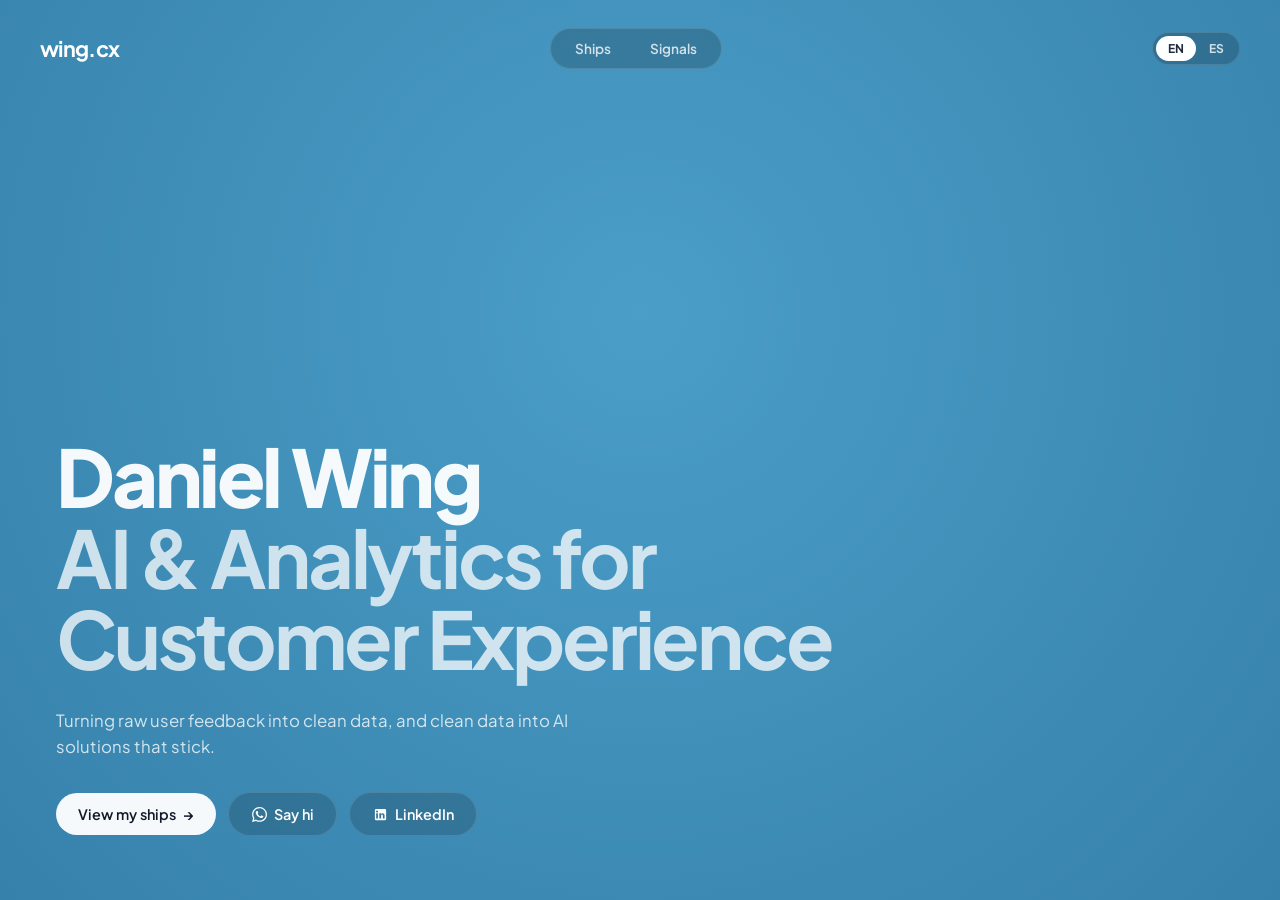
==== commit 3d119875: "Move contact out of the header and down the page The header carried five controls and needed a wrapp" ====
--- a/index.html
+++ b/index.html
@@ -1,4 +1,4 @@
-<!-- Version: V1.4 -->
+<!-- Version: V1.5 -->
 <!DOCTYPE html>
 <html lang="en">
 <head>
@@ -146,6 +146,8 @@
       display: flex;
       align-items: center;
       gap: 0.75rem;
+      flex-wrap: wrap;
+      row-gap: 0.6rem;
     }
 
     /* Primary hero CTA */
@@ -242,17 +244,6 @@
         <button type="button" class="lang-opt" data-lang="en">EN</button>
         <button type="button" class="lang-opt" data-lang="es">ES</button>
       </div>
-
-      <a href="https://wa.me/REDACTED" target="_blank" rel="noopener noreferrer"
-         class="btn-sayhi" data-i18n-label="nav.sayhi" aria-label="Say hi">
-        <svg viewBox="0 0 24 24" aria-hidden="true"><path d="M17.472 14.382c-.297-.149-1.758-.867-2.03-.967-.273-.099-.471-.148-.67.15-.197.297-.767.966-.94 1.164-.173.199-.347.223-.644.075-.297-.15-1.255-.463-2.39-1.475-.883-.788-1.48-1.761-1.653-2.059-.173-.297-.018-.458.13-.606.134-.133.298-.347.446-.52.149-.174.198-.298.298-.497.099-.198.05-.371-.025-.52-.075-.149-.669-1.612-.916-2.207-.242-.579-.487-.5-.669-.51a12.8 12.8 0 0 0-.57-.01c-.198 0-.52.074-.792.372-.272.297-1.04 1.016-1.04 2.479 0 1.462 1.065 2.875 1.213 3.074.149.198 2.096 3.2 5.077 4.487.709.306 1.262.489 1.694.625.712.227 1.36.195 1.872.118.571-.085 1.758-.719 2.006-1.413.248-.694.248-1.289.173-1.413-.074-.124-.272-.198-.57-.347m-5.421 7.403h-.004a9.87 9.87 0 0 1-5.031-1.378l-.361-.214-3.741.982.998-3.648-.235-.374a9.86 9.86 0 0 1-1.51-5.26c.001-5.45 4.436-9.884 9.888-9.884 2.64 0 5.122 1.03 6.988 2.898a9.825 9.825 0 0 1 2.893 6.994c-.003 5.45-4.437 9.884-9.885 9.884m8.413-18.297A11.815 11.815 0 0 0 12.05 0C5.495 0 .16 5.335.157 11.892c0 2.096.547 4.142 1.588 5.945L.057 24l6.305-1.654a11.882 11.882 0 0 0 5.683 1.448h.005c6.554 0 11.89-5.335 11.893-11.893a11.821 11.821 0 0 0-3.48-8.413Z"/></svg>
-        <span class="sayhi-text" data-i18n="nav.sayhi">Say hi</span>
-      </a>
-
-      <a href="https://www.linkedin.com/in/daniel-wing" target="_blank" rel="noopener noreferrer"
-         class="btn-icon" data-i18n-label="nav.linkedin" aria-label="LinkedIn">
-        <svg viewBox="0 0 24 24" aria-hidden="true"><path d="M19 3a2 2 0 0 1 2 2v14a2 2 0 0 1-2 2H5a2 2 0 0 1-2-2V5a2 2 0 0 1 2-2h14m-.5 15.5v-5.3a3.26 3.26 0 0 0-3.26-3.26c-.85 0-1.84.52-2.28 1.3v-1.11h-2.79v8.37h2.79v-4.93c0-.77.62-1.4 1.39-1.4a1.4 1.4 0 0 1 1.4 1.4v4.93h2.75M6.46 8.76a1.65 1.65 0 1 0 0-3.3 1.65 1.65 0 0 0 0 3.3m1.39 9.74v-8.37H5.07v8.37h2.78z"/></svg>
-      </a>
     </div>
   </header>
 
@@ -278,6 +269,14 @@
 
       <div class="hero-actions">
         <a href="/ships" class="btn-hero-primary"><span data-i18n="home.cta.ships">View my ships</span> <span class="arrow">→</span></a>
+        <a href="https://wa.me/REDACTED" target="_blank" rel="noopener noreferrer" class="btn-secondary">
+          <svg viewBox="0 0 24 24" aria-hidden="true"><path d="M17.472 14.382c-.297-.149-1.758-.867-2.03-.967-.273-.099-.471-.148-.67.15-.197.297-.767.966-.94 1.164-.173.199-.347.223-.644.075-.297-.15-1.255-.463-2.39-1.475-.883-.788-1.48-1.761-1.653-2.059-.173-.297-.018-.458.13-.606.134-.133.298-.347.446-.52.149-.174.198-.298.298-.497.099-.198.05-.371-.025-.52-.075-.149-.669-1.612-.916-2.207-.242-.579-.487-.5-.669-.51a12.8 12.8 0 0 0-.57-.01c-.198 0-.52.074-.792.372-.272.297-1.04 1.016-1.04 2.479 0 1.462 1.065 2.875 1.213 3.074.149.198 2.096 3.2 5.077 4.487.709.306 1.262.489 1.694.625.712.227 1.36.195 1.872.118.571-.085 1.758-.719 2.006-1.413.248-.694.248-1.289.173-1.413-.074-.124-.272-.198-.57-.347m-5.421 7.403h-.004a9.87 9.87 0 0 1-5.031-1.378l-.361-.214-3.741.982.998-3.648-.235-.374a9.86 9.86 0 0 1-1.51-5.26c.001-5.45 4.436-9.884 9.888-9.884 2.64 0 5.122 1.03 6.988 2.898a9.825 9.825 0 0 1 2.893 6.994c-.003 5.45-4.437 9.884-9.885 9.884m8.413-18.297A11.815 11.815 0 0 0 12.05 0C5.495 0 .16 5.335.157 11.892c0 2.096.547 4.142 1.588 5.945L.057 24l6.305-1.654a11.882 11.882 0 0 0 5.683 1.448h.005c6.554 0 11.89-5.335 11.893-11.893a11.821 11.821 0 0 0-3.48-8.413Z"/></svg>
+          <span data-i18n="nav.sayhi">Say hi</span>
+        </a>
+        <a href="https://www.linkedin.com/in/daniel-wing" target="_blank" rel="noopener noreferrer" class="btn-secondary">
+          <svg viewBox="0 0 24 24" aria-hidden="true"><path d="M19 3a2 2 0 0 1 2 2v14a2 2 0 0 1-2 2H5a2 2 0 0 1-2-2V5a2 2 0 0 1 2-2h14m-.5 15.5v-5.3a3.26 3.26 0 0 0-3.26-3.26c-.85 0-1.84.52-2.28 1.3v-1.11h-2.79v8.37h2.79v-4.93c0-.77.62-1.4 1.39-1.4a1.4 1.4 0 0 1 1.4 1.4v4.93h2.75M6.46 8.76a1.65 1.65 0 1 0 0-3.3 1.65 1.65 0 0 0 0 3.3m1.39 9.74v-8.37H5.07v8.37h2.78z"/></svg>
+          <span data-i18n="nav.linkedin">LinkedIn</span>
+        </a>
       </div>
     </div>
   </main>
--- a/assets/site.css
+++ b/assets/site.css
@@ -123,61 +123,6 @@
   gap: 0.75rem;
 }
 
-.btn-sayhi {
-  background: var(--pill-bg);
-  border: 1px solid var(--pill-border);
-  color: var(--text-main);
-  padding: 0.5rem 1.1rem;
-  border-radius: var(--radius-pill);
-  font-size: 0.85rem;
-  font-weight: 600;
-  text-decoration: none;
-  backdrop-filter: blur(8px);
-  transition: all 0.2s ease;
-  white-space: nowrap;
-  display: inline-flex;
-  align-items: center;
-  gap: 0.45rem;
-  min-height: 36px;
-}
-
-.btn-sayhi:hover { background: rgba(255, 255, 255, 0.12); }
-
-.btn-sayhi svg {
-  width: 15px;
-  height: 15px;
-  fill: currentColor;
-  flex-shrink: 0;
-}
-
-/* Icon-only header action (LinkedIn). Same pill treatment as .btn-sayhi but
-   square, so the label-less link still reads as part of the same set.
-   Sized to match .btn-sayhi's rendered height. */
-.btn-icon {
-  background: var(--pill-bg);
-  border: 1px solid var(--pill-border);
-  color: var(--text-main);
-  width: 36px;
-  height: 36px;
-  border-radius: var(--radius-pill);
-  display: inline-flex;
-  align-items: center;
-  justify-content: center;
-  text-decoration: none;
-  backdrop-filter: blur(8px);
-  -webkit-backdrop-filter: blur(8px);
-  transition: all 0.2s ease;
-  flex-shrink: 0;
-}
-
-.btn-icon:hover { background: rgba(255, 255, 255, 0.12); }
-
-.btn-icon svg {
-  width: 16px;
-  height: 16px;
-  fill: currentColor;
-}
-
 /* ---------- Language toggle ---------- */
 
 .lang-toggle {
@@ -362,6 +307,22 @@
 
 .site-footer a:hover { color: #ffffff; }
 
+/* Contact lives at the bottom of the page rather than in the header, so the
+   header stays down to brand + nav + language and fits any translation. */
+.footer-actions {
+  margin-left: auto;
+  display: flex;
+  align-items: center;
+  gap: 0.5rem;
+}
+
+.btn-sm {
+  padding: 0.5rem 1rem;
+  font-size: 0.82rem;
+}
+
+.btn-sm svg { width: 14px; height: 14px; }
+
 @media (max-width: 900px) {
   .site-header { padding: 1.25rem 1rem; gap: 0.5rem; }
 
@@ -371,7 +332,6 @@
   .nav-item { padding: 0.4rem 0.75rem; font-size: 0.8rem; }
 
   .brand { font-size: 1.15rem; }
-  .btn-sayhi { padding: 0.45rem 0.8rem; font-size: 0.8rem; }
   .nav-actions { gap: 0.5rem; }
   .page { padding: 0.5rem 1.25rem 4rem 1.25rem; }
   .site-footer { padding: 0 1.25rem 2.5rem 1.25rem; }
@@ -382,44 +342,20 @@
    Navigation and the language switch keep their labels; the two links that
    also exist elsewhere on the page shrink to their icons. */
 @media (max-width: 620px) {
-  /* Brand, nav, language toggle and two icon actions cannot share one row
-     at this width - and the nav labels are translated, so English fitting
-     proves nothing ("Ships/Signals" vs "Proyectos/Senales"). Rather than
-     shave until the longest language breaks, drop the nav pill onto its own
-     centred row and let both languages have the space they need. */
-  .site-header {
-    padding: 1rem 0.9rem;
-    gap: 0.5rem;
-    flex-wrap: wrap;
-    row-gap: 0.65rem;
-  }
+  /* Only three things left up here - brand, nav, language - so one row is
+     comfortable even with the longer Spanish labels. */
+  .site-header { padding: 1rem 0.9rem; gap: 0.5rem; }
   .brand { font-size: 1.05rem; }
 
-  .nav-pill-center {
-    order: 3;
-    flex-basis: 100%;
-    justify-content: center;
-    padding: 3px 4px;
-    gap: 2px;
-  }
-  .nav-item { padding: 0.4rem 0.9rem; font-size: 0.8rem; }
+  .nav-pill-center { padding: 3px 4px; gap: 2px; }
+  .nav-item { padding: 0.4rem 0.85rem; font-size: 0.8rem; }
   .nav-item > span { display: none; }
   .nav-item svg { width: 16px; height: 16px; }
 
-  .sayhi-text { display: none; }
-  .btn-sayhi {
-    padding: 0;
-    width: 32px;
-    height: 32px;
-    min-height: 0;
-    justify-content: center;
-  }
-  .btn-icon { width: 32px; height: 32px; }
-  .btn-sayhi svg,
-  .btn-icon svg { width: 15px; height: 15px; }
-
-  .lang-opt { padding: 0.28rem 0.45rem; font-size: 0.7rem; }
-  .nav-actions { gap: 0.35rem; }
+  .lang-opt { padding: 0.3rem 0.55rem; font-size: 0.72rem; }
+
+  /* Contact buttons wrap under the CTA rather than squeezing onto one line. */
+  .footer-actions { margin-left: 0; }
 }
 
 /* ---------- Cards ----------
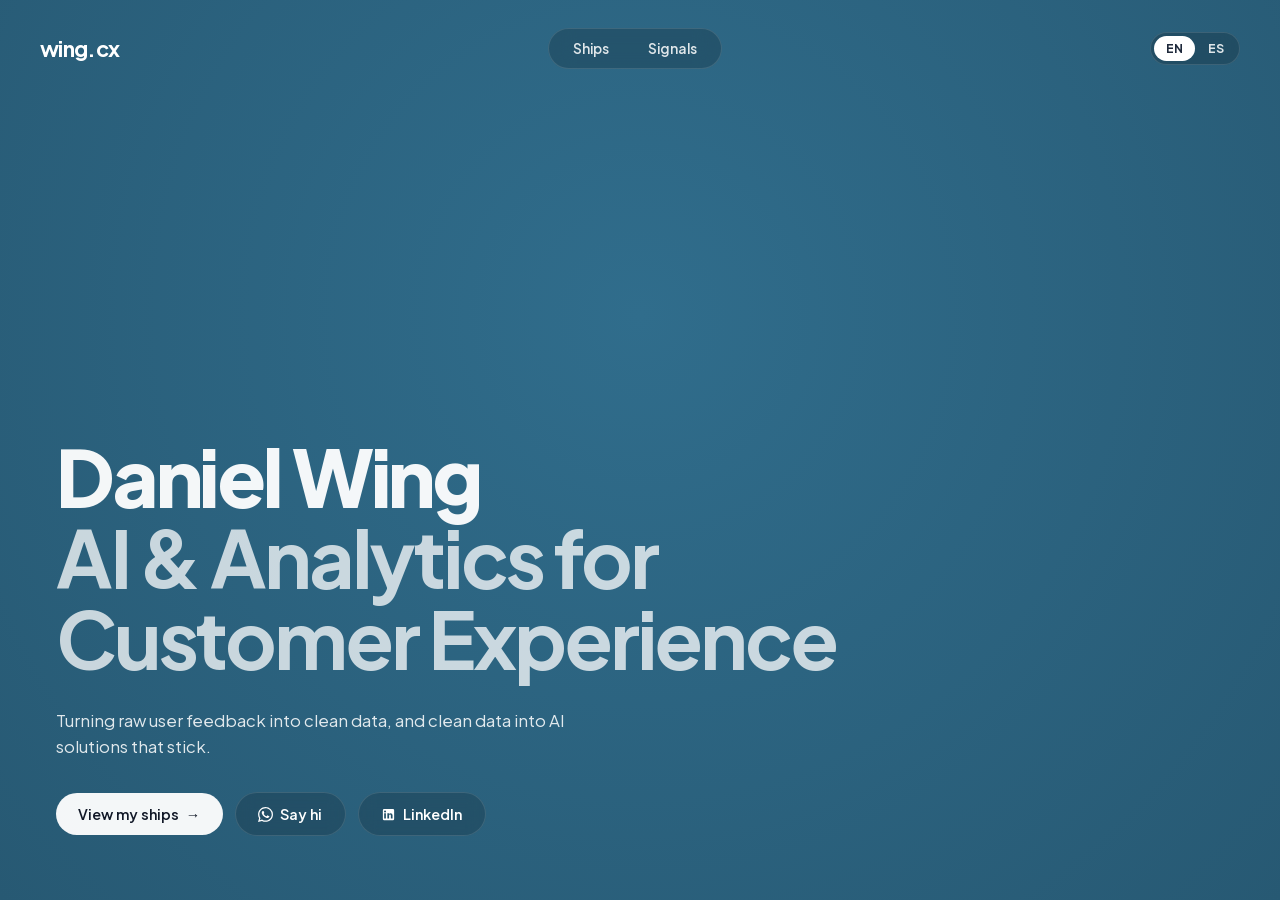
==== commit fde6c098: "Self-host the typeface and darken the gradient for contrast Two site-wide changes that turned out to" ====
--- a/index.html
+++ b/index.html
@@ -9,7 +9,7 @@
   <link rel="canonical" href="https://wing.cx/" />
   <link rel="alternate" hreflang="en" href="https://wing.cx/?lang=en" />
   <link rel="alternate" hreflang="es" href="https://wing.cx/?lang=es" />
-  <meta name="theme-color" content="#3681ab" />
+  <meta name="theme-color" content="#275973" />
 
   <link rel="icon" href="/favicon.svg" type="image/svg+xml" />
   <link rel="icon" href="/favicon-32.png" sizes="32x32" type="image/png" />
@@ -31,20 +31,22 @@
   <meta name="twitter:description" content="Daniel Wing turns raw user feedback into clean data, and clean data into AI solutions that stick. AI & analytics for customer experience." />
   <meta name="twitter:image" content="https://wing.cx/og-image.jpg" />
   
-  <link rel="preconnect" href="https://fonts.googleapis.com">
-  <link rel="preconnect" href="https://fonts.gstatic.com" crossorigin>
-  <link href="https://fonts.googleapis.com/css2?family=Plus+Jakarta+Sans:wght@400;500;600;700;800;900&display=swap" rel="stylesheet">
-
+
+  <!-- Self-hosted Plus Jakarta Sans (see assets/site.css). Preloading the latin
+       subset avoids a flash of fallback text; it is the only font file
+       virtually every visitor needs. -->
+  <link rel="preload" as="font" type="font/woff2"
+        href="/assets/fonts/plus-jakarta-sans-latin.woff2" crossorigin>
   <link rel="stylesheet" href="/assets/site.css">
   <script src="/assets/i18n.js" defer></script>
   <script src="/assets/site.js" defer></script>
 
   <style>
     :root {
-      --bg-top: #4a9ec8;
-      --bg-bottom: #3681ab;
+      --bg-top: #306d8c;
+      --bg-bottom: #275973;
       --text-main: #ffffff;
-      --text-muted: rgba(255, 255, 255, 0.78);
+      --text-muted: rgba(255, 255, 255, 0.86);
       --giant-title: rgba(255, 255, 255, 0.95);
       --giant-subtitle: rgba(255, 255, 255, 0.75);
       --pill-bg: rgba(0, 0, 0, 0.18);
--- a/assets/site.css
+++ b/assets/site.css
@@ -3,12 +3,56 @@
    everything that lives under it. Keep the tokens below in sync with
    index.html if the palette ever moves. */
 
+/* ---------- Typeface ----------
+
+   Plus Jakarta Sans, self-hosted rather than linked from Google's CDN.
+
+   These are the genuine Google Fonts files (v12, variable weight axis 200-800),
+   so the rendering is identical to what the CDN served. Hosting them here means
+   no page on this site hands a visitor's IP to a third party just to draw text,
+   and it drops a DNS lookup plus TLS handshake to two extra origins from every
+   page load.
+
+   One variable file replaces the six static weights the old CDN URL requested.
+   The site uses 200 through 800, which the axis covers exactly. (That URL also
+   asked for 900; nothing here ever used it.)
+
+   Only the latin and latin-ext subsets ship. Every accented character Spanish
+   needs lives in U+0000-00FF, inside latin, so an ES visitor never fetches
+   latin-ext either.
+
+   SIL Open Font License 1.1 — the licence ships beside the files in
+   assets/fonts/OFL.txt, as the OFL requires.
+   Copyright 2020 The Plus Jakarta Sans Project Authors. */
+
+@font-face {
+  font-family: 'Plus Jakarta Sans';
+  font-style: normal;
+  font-weight: 200 800;
+  font-display: swap;
+  src: url('/assets/fonts/plus-jakarta-sans-latin.woff2') format('woff2');
+  unicode-range: U+0000-00FF, U+0131, U+0152-0153, U+02BB-02BC, U+02C6, U+02DA,
+    U+02DC, U+0304, U+0308, U+0329, U+2000-206F, U+20AC, U+2122, U+2191, U+2193,
+    U+2212, U+2215, U+FEFF, U+FFFD;
+}
+
+@font-face {
+  font-family: 'Plus Jakarta Sans';
+  font-style: normal;
+  font-weight: 200 800;
+  font-display: swap;
+  src: url('/assets/fonts/plus-jakarta-sans-latin-ext.woff2') format('woff2');
+  unicode-range: U+0100-02BA, U+02BD-02C5, U+02C7-02CC, U+02CE-02D7, U+02DD-02FF,
+    U+0304, U+0308, U+0329, U+1D00-1DBF, U+1E00-1E9F, U+1EF2-1EFF, U+2020,
+    U+20A0-20AB, U+20AD-20C0, U+2113, U+2C60-2C7F, U+A720-A7FF;
+}
+
 :root {
-  --bg-top: #4a9ec8;
-  --bg-bottom: #3681ab;
+  --bg-top: #306d8c;
+  --bg-bottom: #275973;
 
   --text-main: #ffffff;
-  --text-muted: rgba(255, 255, 255, 0.78);
+  --text-muted: rgba(255, 255, 255, 0.86);
   --text-faint: rgba(255, 255, 255, 0.55);
 
   --pill-bg: rgba(0, 0, 0, 0.18);
@@ -34,6 +78,9 @@
   padding: 0;
 }
 
+/* Column layout so .page can absorb the leftover height and hold the footer
+   at the bottom of the viewport. Without this a short page (e.g. /signals
+   with one card) leaves the footer stranded mid-screen. */
 body {
   background: var(--bg-bottom);
   color: var(--text-main);
@@ -41,6 +88,8 @@
   min-height: 100vh;
   overflow-x: hidden;
   -webkit-font-smoothing: antialiased;
+  display: flex;
+  flex-direction: column;
 }
 
 /* Fixed so the gradient doesn't stretch or tile on long, scrolling pages. */
@@ -160,9 +209,11 @@
 /* ---------- Page shell ---------- */
 
 .page {
+  width: 100%;
   max-width: 960px;
   margin: 0 auto;
   padding: 1rem 2.5rem 5rem 2.5rem;
+  flex: 1 0 auto;
 }
 
 .breadcrumb {
@@ -289,9 +340,11 @@
 /* ---------- Footer ---------- */
 
 .site-footer {
+  width: 100%;
   max-width: 960px;
   margin: 0 auto;
   padding: 0 2.5rem 3rem 2.5rem;
+  flex-shrink: 0;
   font-size: 0.8rem;
   color: var(--text-faint);
   display: flex;
@@ -307,21 +360,6 @@
 
 .site-footer a:hover { color: #ffffff; }
 
-/* Contact lives at the bottom of the page rather than in the header, so the
-   header stays down to brand + nav + language and fits any translation. */
-.footer-actions {
-  margin-left: auto;
-  display: flex;
-  align-items: center;
-  gap: 0.5rem;
-}
-
-.btn-sm {
-  padding: 0.5rem 1rem;
-  font-size: 0.82rem;
-}
-
-.btn-sm svg { width: 14px; height: 14px; }
 
 @media (max-width: 900px) {
   .site-header { padding: 1.25rem 1rem; gap: 0.5rem; }
@@ -353,9 +391,6 @@
   .nav-item svg { width: 16px; height: 16px; }
 
   .lang-opt { padding: 0.3rem 0.55rem; font-size: 0.72rem; }
-
-  /* Contact buttons wrap under the CTA rather than squeezing onto one line. */
-  .footer-actions { margin-left: 0; }
 }
 
 /* ---------- Cards ----------
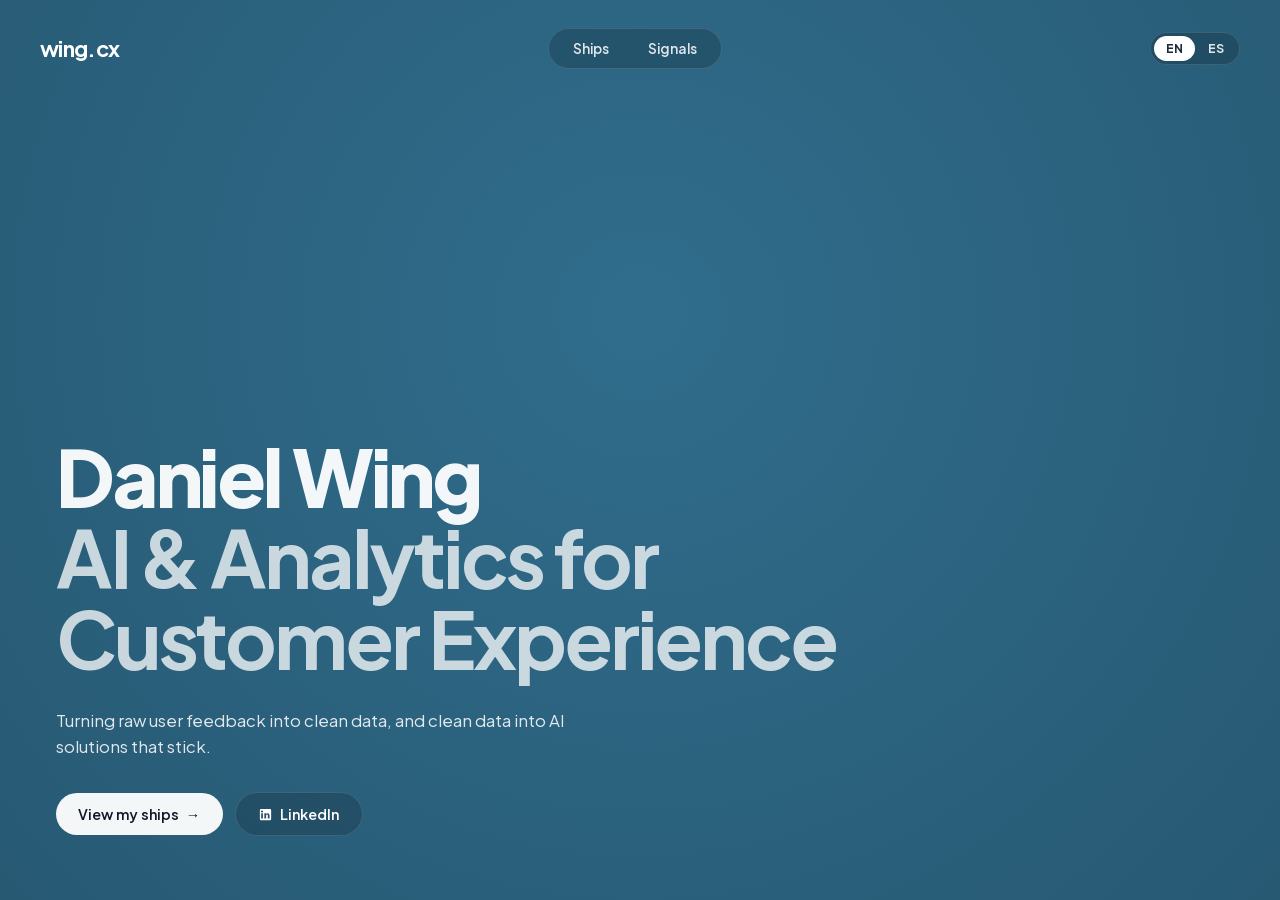
==== commit f1981a90: "Remove the personal phone number from the site The wa.me links carried a personal number in the URL," ====
--- a/index.html
+++ b/index.html
@@ -4,7 +4,7 @@
 <head>
   <meta charset="UTF-8" />
   <meta name="viewport" content="width=device-width, initial-scale=1.0" />
-  <title>Wing — wing.cx</title>
+  <title data-i18n="home.title">Wing — wing.cx</title>
   <meta name="description" content="Daniel Wing turns raw user feedback into clean data, and clean data into AI solutions that stick. AI & analytics for customer experience." />
   <link rel="canonical" href="https://wing.cx/" />
   <link rel="alternate" hreflang="en" href="https://wing.cx/?lang=en" />
@@ -271,10 +271,6 @@
 
       <div class="hero-actions">
         <a href="/ships" class="btn-hero-primary"><span data-i18n="home.cta.ships">View my ships</span> <span class="arrow">→</span></a>
-        <a href="https://wa.me/REDACTED" target="_blank" rel="noopener noreferrer" class="btn-secondary">
-          <svg viewBox="0 0 24 24" aria-hidden="true"><path d="M17.472 14.382c-.297-.149-1.758-.867-2.03-.967-.273-.099-.471-.148-.67.15-.197.297-.767.966-.94 1.164-.173.199-.347.223-.644.075-.297-.15-1.255-.463-2.39-1.475-.883-.788-1.48-1.761-1.653-2.059-.173-.297-.018-.458.13-.606.134-.133.298-.347.446-.52.149-.174.198-.298.298-.497.099-.198.05-.371-.025-.52-.075-.149-.669-1.612-.916-2.207-.242-.579-.487-.5-.669-.51a12.8 12.8 0 0 0-.57-.01c-.198 0-.52.074-.792.372-.272.297-1.04 1.016-1.04 2.479 0 1.462 1.065 2.875 1.213 3.074.149.198 2.096 3.2 5.077 4.487.709.306 1.262.489 1.694.625.712.227 1.36.195 1.872.118.571-.085 1.758-.719 2.006-1.413.248-.694.248-1.289.173-1.413-.074-.124-.272-.198-.57-.347m-5.421 7.403h-.004a9.87 9.87 0 0 1-5.031-1.378l-.361-.214-3.741.982.998-3.648-.235-.374a9.86 9.86 0 0 1-1.51-5.26c.001-5.45 4.436-9.884 9.888-9.884 2.64 0 5.122 1.03 6.988 2.898a9.825 9.825 0 0 1 2.893 6.994c-.003 5.45-4.437 9.884-9.885 9.884m8.413-18.297A11.815 11.815 0 0 0 12.05 0C5.495 0 .16 5.335.157 11.892c0 2.096.547 4.142 1.588 5.945L.057 24l6.305-1.654a11.882 11.882 0 0 0 5.683 1.448h.005c6.554 0 11.89-5.335 11.893-11.893a11.821 11.821 0 0 0-3.48-8.413Z"/></svg>
-          <span data-i18n="nav.sayhi">Say hi</span>
-        </a>
         <a href="https://www.linkedin.com/in/daniel-wing" target="_blank" rel="noopener noreferrer" class="btn-secondary">
           <svg viewBox="0 0 24 24" aria-hidden="true"><path d="M19 3a2 2 0 0 1 2 2v14a2 2 0 0 1-2 2H5a2 2 0 0 1-2-2V5a2 2 0 0 1 2-2h14m-.5 15.5v-5.3a3.26 3.26 0 0 0-3.26-3.26c-.85 0-1.84.52-2.28 1.3v-1.11h-2.79v8.37h2.79v-4.93c0-.77.62-1.4 1.39-1.4a1.4 1.4 0 0 1 1.4 1.4v4.93h2.75M6.46 8.76a1.65 1.65 0 1 0 0-3.3 1.65 1.65 0 0 0 0 3.3m1.39 9.74v-8.37H5.07v8.37h2.78z"/></svg>
           <span data-i18n="nav.linkedin">LinkedIn</span>
--- a/assets/site.css
+++ b/assets/site.css
@@ -160,12 +160,6 @@
   color: #1e293b;
 }
 
-.nav-item svg {
-  width: 14px;
-  height: 14px;
-  fill: currentColor;
-}
-
 .nav-actions {
   display: flex;
   align-items: center;
@@ -376,9 +370,9 @@
   .panel { padding: 1.15rem; }
 }
 
-/* Below this width the three header groups no longer fit side by side.
-   Navigation and the language switch keep their labels; the two links that
-   also exist elsewhere on the page shrink to their icons. */
+/* Below this width the header tightens up rather than dropping anything.
+   Contact moved to the hero and footers, so only brand, navigation and the
+   language switch are up here and all three keep their labels. */
 @media (max-width: 620px) {
   /* Only three things left up here - brand, nav, language - so one row is
      comfortable even with the longer Spanish labels. */
@@ -387,8 +381,6 @@
 
   .nav-pill-center { padding: 3px 4px; gap: 2px; }
   .nav-item { padding: 0.4rem 0.85rem; font-size: 0.8rem; }
-  .nav-item > span { display: none; }
-  .nav-item svg { width: 16px; height: 16px; }
 
   .lang-opt { padding: 0.3rem 0.55rem; font-size: 0.72rem; }
 }
